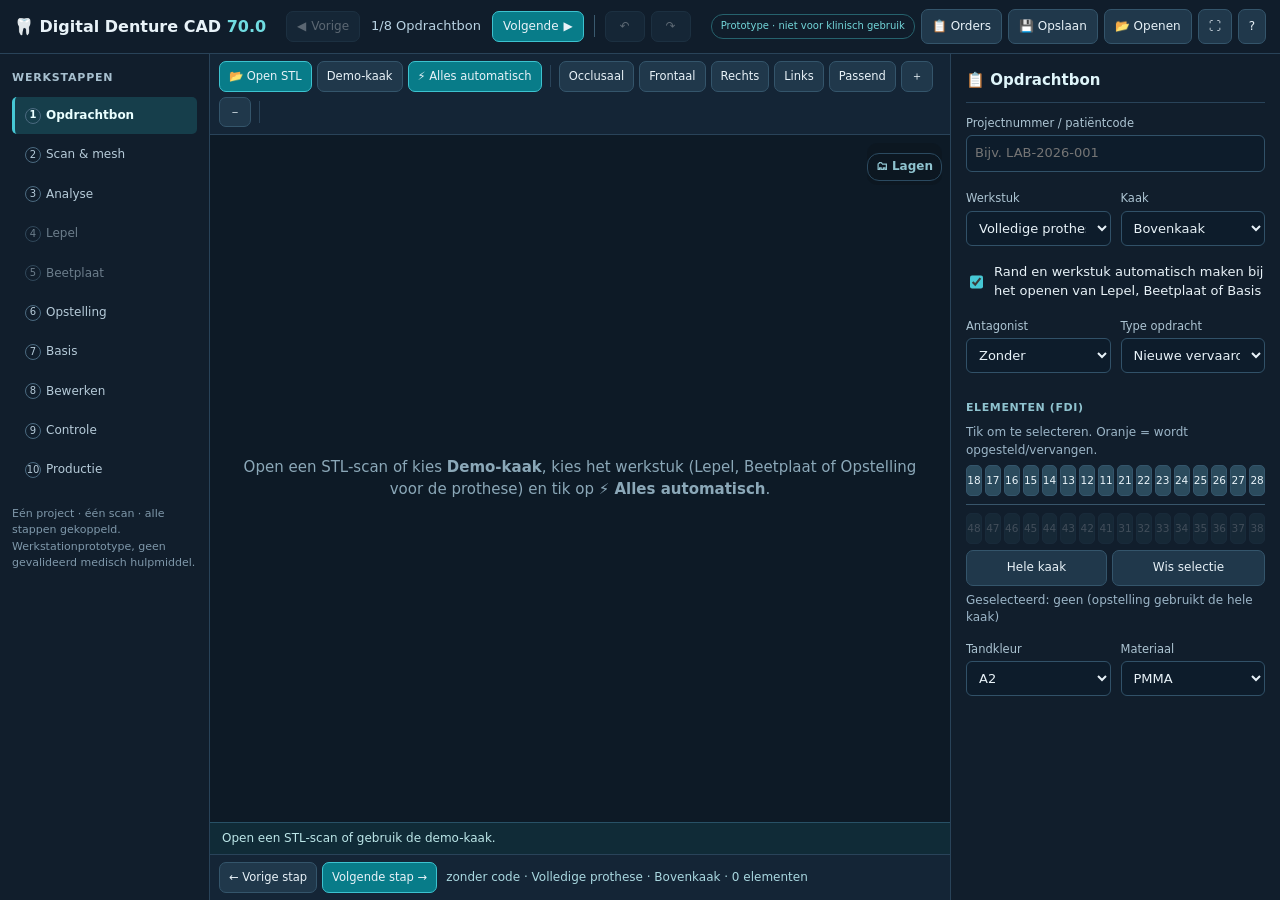
==== index.html @ 84b11d87 "v70: lepel op een betande scan, nauwkeuriger afdrukruimte, schoon weefselblok - Lepel → Rand (automa" ====
<!doctype html>
<html lang="nl">
<head>
<meta charset="utf-8">
<meta name="viewport" content="width=device-width,initial-scale=1,viewport-fit=cover">
<title>Digital Denture CAD 70.0</title>
<link rel="icon" href="data:image/svg+xml,%3Csvg xmlns=%22http://www.w3.org/2000/svg%22 viewBox=%220 0 100 100%22%3E%3Ctext y=%22.9em%22 font-size=%2290%22%3E🦷%3C/text%3E%3C/svg%3E">
<link rel="stylesheet" href="css/app.css">
<script>
// Opstartcontrole: toont een duidelijke melding in plaats van een stil, niet-werkend scherm.
(function () {
  function bar(html) { var d = document.getElementById('bootError') || document.createElement('div'); d.id = 'bootError'; d.innerHTML = html; if (!d.parentNode) document.body.prepend(d); }
  if (location.protocol === 'file:') { addEventListener('DOMContentLoaded', function () { bar('<b>Het programma kan zo niet starten.</b> Je hebt <code>index.html</code> direct geopend. Browsers laden de modules dan niet. Open de online versie (GitHub Pages) of start een lokale webserver (zie README).'); }); return; }
  var shown = 0;
  function show(msg) { if (shown++ > 2) return; bar('<b>Er ging iets mis:</b> ' + String(msg).replace(/[<>&]/g, '') + '<br>Ververs de pagina met <b>Ctrl + F5</b> (Mac: Cmd + Shift + R). Blijft het, stuur dan deze melding.'); }
  addEventListener('error', function (e) { if (e.message) show(e.message + (e.filename ? ' (' + e.filename.split('/').pop() + ':' + e.lineno + ')' : '')); else if (e.target && e.target.src) show('bestand niet geladen: ' + e.target.src.split('/').pop()); }, true);
  addEventListener('unhandledrejection', function (e) { var r = e.reason; if (r && r.code !== 'PASSWORD') show(r && r.message || r); });
  setTimeout(function () { if (!window.ddcad) show('het programma is na 15 seconden nog niet gestart (oude bestanden in de cache of geen verbinding).'); }, 15000);
})();
</script>
<script type="importmap">{ "imports": { "three": "./vendor/three.module.js?v=70.0", "./js/aes.js": "./js/aes.js?v=70.0", "./js/analysis.js": "./js/analysis.js?v=70.0", "./js/anatomy.js": "./js/anatomy.js?v=70.0", "./js/arrange.js": "./js/arrange.js?v=70.0", "./js/articulator.js": "./js/articulator.js?v=70.0", "./js/bvh.js": "./js/bvh.js?v=70.0", "./js/construct.js": "./js/construct.js?v=70.0", "./js/contacts.js": "./js/contacts.js?v=70.0", "./js/contour-edit.js": "./js/contour-edit.js?v=70.0", "./js/contour.js": "./js/contour.js?v=70.0", "./js/crowns.js": "./js/crowns.js?v=70.0", "./js/csg.js": "./js/csg.js?v=70.0", "./js/decimate.js": "./js/decimate.js?v=70.0", "./js/demo-dentate.js": "./js/demo-dentate.js?v=70.0", "./js/demo.js": "./js/demo.js?v=70.0", "./js/grind.js": "./js/grind.js?v=70.0", "./js/handoff.js": "./js/handoff.js?v=70.0", "./js/intaglio.js": "./js/intaglio.js?v=70.0", "./js/isosheet.js": "./js/isosheet.js?v=70.0", "./js/library.js": "./js/library.js?v=70.0", "./js/main.js": "./js/main.js?v=70.0", "./js/mesh.js": "./js/mesh.js?v=70.0", "./js/meshcheck.js": "./js/meshcheck.js?v=70.0", "./js/off.js": "./js/off.js?v=70.0", "./js/offset.js": "./js/offset.js?v=70.0", "./js/orders-ui.js": "./js/orders-ui.js?v=70.0", "./js/orders.js": "./js/orders.js?v=70.0", "./js/prep.js": "./js/prep.js?v=70.0", "./js/scan-edit.js": "./js/scan-edit.js?v=70.0", "./js/sculpt.js": "./js/sculpt.js?v=70.0", "./js/setup-tools.js": "./js/setup-tools.js?v=70.0", "./js/setup.js": "./js/setup.js?v=70.0", "./js/shell.js": "./js/shell.js?v=70.0", "./js/steps/contour-tools.js": "./js/steps/contour-tools.js?v=70.0", "./js/steps/scan-tools.js": "./js/steps/scan-tools.js?v=70.0", "./js/stl.js": "./js/stl.js?v=70.0", "./js/teeth.js": "./js/teeth.js?v=70.0", "./js/trim.js": "./js/trim.js?v=70.0", "./js/unzip.js": "./js/unzip.js?v=70.0", "./js/version.js": "./js/version.js?v=70.0", "./js/viewer.js": "./js/viewer.js?v=70.0", "./js/wax.js": "./js/wax.js?v=70.0", "./js/zip.js": "./js/zip.js?v=70.0", "./vendor/Line2.js": "./vendor/Line2.js?v=70.0", "./vendor/LineGeometry.js": "./vendor/LineGeometry.js?v=70.0", "./vendor/LineMaterial.js": "./vendor/LineMaterial.js?v=70.0", "./vendor/LineSegments2.js": "./vendor/LineSegments2.js?v=70.0", "./vendor/LineSegmentsGeometry.js": "./vendor/LineSegmentsGeometry.js?v=70.0", "./vendor/OrbitControls.js": "./vendor/OrbitControls.js?v=70.0", "./vendor/TransformControls.js": "./vendor/TransformControls.js?v=70.0", "./vendor/manifold.js": "./vendor/manifold.js?v=70.0", "./vendor/three-mesh-bvh.module.js": "./vendor/three-mesh-bvh.module.js?v=70.0", "./vendor/three.core.js": "./vendor/three.core.js?v=70.0", "./vendor/three.module.js": "./vendor/three.module.js?v=70.0" } }</script>
</head>
<body>
<header>
  <div class="brand">🦷 Digital Denture CAD <span>70.0</span></div>
  <nav class="stepnav" aria-label="Stappen">
    <button id="hdrPrev" title="Vorige stap">◀<span class="lbl"> Vorige</span></button>
    <span id="hdrStep" class="hdrstep"></span>
    <button id="hdrNext" class="primary" title="Volgende stap"><span class="lbl">Volgende </span>▶</button>
    <span class="sep"></span>
    <button id="hdrUndo" title="Ongedaan maken in deze stap (Ctrl+Z)">↶</button>
    <button id="hdrRedo" title="Opnieuw in deze stap (Ctrl+Y)">↷</button>
  </nav>
  <div class="header-actions">
    <span class="badge">Prototype · niet voor klinisch gebruik</span>
    <a class="btn" href="orders.html" title="3Shape-export inlezen en controleren">📋 Orders</a>
    <button id="saveProject" title="Project opslaan (Ctrl+S)">💾 Opslaan</button>
    <label class="btn" title="Project openen">📂 Openen<input id="openProject" type="file" accept=".json,.ddcad" hidden></label>
    <button id="focusBtn" title="Werkruimte vergroten (F)">⛶</button>
    <button id="helpBtn" title="Hulp en sneltoetsen (?)">?</button>
  </div>
</header>
<nav id="mobileSteps" aria-label="Werkstappen"></nav>
<main>
  <aside id="left" aria-label="Werkstappen">
    <h2>Werkstappen</h2>
    <ol id="steps"></ol>
    <p class="fineprint">Eén project · één scan · alle stappen gekoppeld. Werkstationprototype, geen gevalideerd medisch hulpmiddel.</p>
  </aside>

  <section class="workspace">
    <div class="toolbar" role="toolbar" aria-label="Weergave">
      <label class="btn primary">📂 Open STL<input id="fileScan" type="file" accept=".stl" hidden></label>
      <button id="demoBtn" title="Laad een anatomische demo-kaak (boven- of onderkaak volgens de opdrachtbon)">Demo-kaak</button>
      <button id="autoAll" class="primary" title="Referentiepunten, analyse, omtrek en werkstuk in één keer, volgens de opdrachtbon">⚡ Alles automatisch</button>
      <span class="sep"></span>
      <button data-view="occlusal" title="Occlusaal aanzicht (1)">Occlusaal</button>
      <button data-view="front" title="Frontaal aanzicht (2)">Frontaal</button>
      <button data-view="right" title="Rechts (3)">Rechts</button>
      <button data-view="left" title="Links (4)">Links</button>
      <button id="fitBtn" title="Pas beeld aan (0)">Passend</button>
      <button id="zoomIn" aria-label="Inzoomen">＋</button>
      <button id="zoomOut" aria-label="Uitzoomen">－</button>
      <span class="sep"></span>
    </div>

    <div id="contourBar" class="toolbar sub hide" role="toolbar" aria-label="Plaatomtrek">
      <button id="contourAuto" title="Omtrek automatisch volgens de anatomie (plooi, frenula, A-lijn / retromolaire pad)">🧭 Automatisch</button>
      <button id="contourToggle" aria-pressed="false" title="Tekenen met vinger of muis: hele omtrek in één beweging, of begin op de lijn om een stuk over te tekenen">✏️ Teken</button>
      <button id="contourSmooth" disabled title="Strijkt de hele omtrek iets gladder (nog eens tikken = gladder)">〰 Glad</button>
      <button id="contourUndo" disabled>↶ Terug</button>
      <button id="contourRedo" disabled>↷ Vooruit</button>
      <button id="contourClear" disabled>Wis omtrek</button>
      <button id="contourCrop" disabled>↓ Uitgesneden scan</button>
      <label class="inline-field" title="Bij slepen gaat de lijn binnen deze afstand vloeiend mee (0 = alleen de plek onder je vinger)">Meeneemzone <input id="contourSoft" type="number" class="tiny" min="0" max="10" step="0.5" value="3" data-persist> mm</label>
      <span id="contourStatus" class="hint" role="status"></span>
    </div>

    <div id="viewport">
      <details class="layers-panel" id="layersPanel">
        <summary>🗂 Lagen</summary>
        <div class="layer-row"><label><input type="checkbox" id="layerScan" checked> Scan</label><input type="range" id="opScan" min="0" max="100" value="100" aria-label="Doorzichtigheid scan"></div>
        <div class="layer-row"><label title="Met een werkstuk: het deel van de scan buiten de plaatrand doorschijnend (0 = scan precies op de plaatrand afgeknipt, 100 = originele scan)"><input type="checkbox" id="layerOutside" checked> Scan buiten de rand</label><input type="range" id="opOutside" min="0" max="100" value="20" aria-label="Doorzichtigheid scan buiten de plaatrand"></div>
        <div class="layer-row"><label><input type="checkbox" id="layerWax" checked> Was</label><input type="range" id="opWax" min="0" max="100" value="85" aria-label="Doorzichtigheid was"></div>
        <div class="layer-row"><label><input type="checkbox" id="layerPlates" checked> Design</label><input type="range" id="opPlates" min="0" max="100" value="100" aria-label="Doorzichtigheid design"></div>
        <div class="layer-row"><label><input type="checkbox" id="layerTeeth" checked> Tanden</label><input type="range" id="opTeeth" min="0" max="100" value="100" aria-label="Doorzichtigheid tanden"></div>
        <div class="layer-row"><label><input type="checkbox" id="layerAntagonist" checked> Antagonist</label><input type="range" id="opAntagonist" min="0" max="100" value="60" aria-label="Doorzichtigheid antagonist"></div>
      </details>

      <div id="modeChip" class="hide"><span id="modeText"></span><button id="modeExit" title="Terug naar draaien (Esc)">✕</button></div>
      <div id="emptyHint"><span>Open een STL-scan of kies <b>Demo-kaak</b>, kies het werkstuk (Lepel, Beetplaat of Opstelling voor de prothese) en tik op <b>⚡ Alles automatisch</b>.</span></div>
      <div id="busy" class="hide"><div class="spinner"></div><span id="busyText">Bezig…</span></div>
    </div>
    <div id="status" role="status" aria-live="polite">Open een STL-scan of gebruik de demo-kaak.</div>
    <div class="toolbar foot">
      <button id="prevStep">← Vorige stap</button>
      <button id="nextStep" class="primary">Volgende stap →</button>
      <span id="summary" class="hint"></span>
    </div>
  </section>

  <aside id="right" aria-label="Instellingen">
    <!-- 1. Opdrachtbon -->
    <section class="panel" data-panel="opdracht">
      <h3>📋 Opdrachtbon</h3>
      <div class="field"><label for="caseName">Projectnummer / patiëntcode</label><input id="caseName" placeholder="Bijv. LAB-2026-001" data-persist></div>
      <div class="grid2">
        <div class="field"><label for="work">Werkstuk</label><select id="work" data-persist><option value="lepel">Individuele lepel</option><option value="beetplaat">Beetplaat</option><option value="prothese" selected>Volledige prothese</option><option value="partieel">Partiële prothese</option></select></div>
        <div class="field"><label for="jaw">Kaak</label><select id="jaw" data-persist><option value="boven">Bovenkaak</option><option value="onder">Onderkaak</option></select></div>
      </div>
      <label class="check"><input type="checkbox" id="autoOnStep" checked data-persist> Rand en werkstuk automatisch maken bij het openen van Lepel, Beetplaat of Basis</label>
      <div class="grid2">
        <div class="field"><label for="ant">Antagonist</label><select id="ant" data-persist><option value="geen">Zonder</option><option value="aanwezig">Met antagonist</option></select></div>
        <div class="field"><label for="orderType">Type opdracht</label><select id="orderType" data-persist><option>Nieuwe vervaardiging</option><option>Vervanging elementen</option><option>Reparatie / uitbreiding</option><option>Duplicaatprothese</option></select></div>
      </div>
      <h4>Elementen (FDI)</h4>
      <p class="sub">Tik om te selecteren. Oranje = wordt opgesteld/vervangen.</p>
      <div id="toothmap"></div>
      <div class="actions"><button id="selectJaw">Hele kaak</button><button id="clearTeeth">Wis selectie</button></div>
      <p id="selection" class="sub"></p>
      <div class="grid2">
        <div class="field"><label for="shade">Tandkleur</label><select id="shade" data-persist><option>A1</option><option selected>A2</option><option>A3</option><option>A3.5</option><option>B1</option><option>B2</option><option>C2</option><option>D2</option></select></div>
        <div class="field"><label for="toothMaterial">Materiaal</label><select id="toothMaterial" data-persist><option>PMMA</option><option>Composiet</option><option>Voorgefabriceerd</option></select></div>
      </div>
    </section>

    <!-- 2. Scan & mesh -->
    <section class="panel" data-panel="scan">
      <h3>📐 Scan &amp; mesh</h3>
      <div id="scanInfo" class="note">Nog geen scan geladen.</div>
      <h4>🔻 Vereenvoudigen (grote scans)</h4>
      <p class="sub">Haalt overbodige punten weg op vlakke plekken, zodat lepel en beetplaat ook op een zware scan lukken. Alleen originele scanpunten blijven over, de rand blijft exact en elk weggehaald punt ligt aantoonbaar binnen de ingestelde afwijking.</p>
      <div class="grid2">
        <div class="field"><label for="simpTol">Max. afwijking (mm)</label><input id="simpTol" type="number" min="0.002" max="0.05" step="0.002" value="0.01" data-persist></div>
        <div class="field"><label for="simpTarget">Streefaantal facetten</label><input id="simpTarget" type="number" min="20000" max="2000000" step="10000" value="300000" data-persist></div>
      </div>
      <label class="check"><input type="checkbox" id="simpAuto" checked data-persist> Scans boven 400.000 facetten automatisch vereenvoudigen bij openen</label>
      <button id="simpRun">🔻 Vereenvoudig scan</button>
      <div id="simpReport" class="note"></div>
<h4>✂️ Scan bewerken</h4>
      <div class="seg" role="group" aria-label="Scangereedschap"><button data-scantool="lasso" aria-pressed="false">✂️ Lasso</button><button data-scantool="erase" aria-pressed="false">🧽 Gum</button><button data-scantool="smooth" aria-pressed="false">🪄 Gladmaken</button></div>
      <div class="grid2">
        <div class="field"><label for="scanLassoMode">Lasso</label><select id="scanLassoMode" data-persist><option value="cut">Weg: binnen de lijn</option><option value="keep">Houd alleen binnen de lijn</option></select></div>
        <div class="field"><label for="scanBrush">Penseel (mm)</label><input id="scanBrush" type="range" min="0.5" max="8" step="0.5" value="2.5" data-persist></div>
        <div class="field"><label for="scanSmooth">Gladmaken (sterkte)</label><input id="scanSmooth" type="range" min="1" max="12" step="1" value="4" data-persist></div>
      </div>
      <label class="check"><input type="checkbox" id="scanFront" checked data-persist> Lasso alleen op de zichtbare kant (uit = door en door)</label>
      <div class="field"><label for="scanCut">Sokkel afsnijden op <span id="scanCutVal" class="mono">12,0 mm</span> onder de kam</label><input id="scanCut" type="range" min="2" max="30" step="0.5" value="12" data-persist></div>
      <div class="actions"><button id="scanCutShow">Vlak tonen</button><button id="scanCutBtn" class="primary">Afsnijden</button><button id="scanIslands">Losse delen weg</button><button id="scanHoles">Gaten dichten</button></div>
      <p class="sub">Alles is terug te draaien met ↶ Terug (onderaan dit paneel). Lepel, beetplaat en basis worden na een bewerking automatisch opnieuw gemaakt; de opstelling blijft staan.</p>
            <h4>🧹 Scan voorbereiden</h4>
      <p class="sub">Analyseert en repareert de scan (losse delen, spikes, dubbele/kapotte facetten, kleine gaten), snijdt hem bij tot het prothesegebied plus marge (sokkel, wang, tong en artefacten eruit) en vult een niet-gescande plooi aan. Scanpunten worden nooit verschoven.</p>
      <div class="grid2">
        <div class="field"><label for="prepMargin">Marge buiten de plooi (mm)</label><input id="prepMargin" type="number" min="1" max="15" step="0.5" value="4" data-persist></div>
        <div class="field"><label for="prepExtend">Aanvullen tot (mm)</label><input id="prepExtend" type="number" min="0" max="15" step="0.5" value="8" data-persist></div>
      </div>
      <label class="check"><input type="checkbox" id="prepTrim" checked data-persist> Automatisch bijsnijden</label>
      <label class="check"><input type="checkbox" id="prepComplete" checked data-persist> Ontbrekende plooi aanvullen (ontworpen deel paars)</label>
      <button id="prepRun" class="primary wide">🧹 Scan voorbereiden</button>
      <div id="prepReport" class="note"></div>
      <h4>Kwaliteit en reparatie (handmatig)</h4>
      <div class="actions"><button id="meshQA">🔎 Analyseer</button><button id="meshRepair" class="primary">🛠 Repareer</button></div>
      <label class="check"><input type="checkbox" id="repairFill" checked data-persist> Gaten dichten (buitenrand open laten)</label>
      <div id="meshReport" class="note mono"></div>
      <h4>Bestaand product als basis</h4>
      <p class="sub">Gesloten lepel, beetplaat of beetwal (bijv. een 3Shape-export)? Haal de weefselzijde eruit en gebruik die als scan voor een nieuwe lepel of beetplaat.</p>
      <div class="field"><label for="intaglioSide">Weefselzijde ligt</label><select id="intaglioSide" data-persist><option value="-1">onder (−Z) · 3Shape-export, occlusaal boven</option><option value="1">boven (+Z)</option></select></div>
      <button id="intaglioBtn">🦷 Weefselzijde uit product halen</button>
      <div id="intaglioInfo" class="sub"></div>
      <h4>Transformeren</h4>
      <div class="field"><label>Verplaatsen X / Y / Z (mm)</label><div class="row3"><input id="moveX" type="number" step="0.5" value="0"><input id="moveY" type="number" step="0.5" value="0"><input id="moveZ" type="number" step="0.5" value="0"></div></div>
      <button id="meshMove">↔ Verplaats</button>
      <div class="field"><label>Roteren om as (graden)</label><div class="row2"><select id="rotateAxis"><option value="0">X-as</option><option value="1">Y-as</option><option value="2" selected>Z-as</option></select><input id="rotateDegrees" type="number" step="5" value="90"></div></div>
      <button id="meshRotate">⟳ Roteer</button>
      <div class="grid2">
        <div class="field"><label for="meshScale">Schaalfactor</label><input id="meshScale" type="number" min="0.01" max="100" step="0.01" value="1"></div>
        <div class="field"><label for="meshAxis">Spiegelas</label><select id="meshAxis"><option value="0">X</option><option value="1">Y</option><option value="2">Z</option></select></div>
      </div>
      <div class="actions"><button id="meshScaleBtn">Schaal</button><button id="meshMirror">Spiegel</button><button id="meshFlip">Normalen om</button><button id="meshCenter">Centreer</button></div>
      <div class="actions"><button id="meshUndo">↶ Terug</button><button id="meshRedo">↷ Vooruit</button><button id="meshExport">↓ Scan als STL</button></div>
      <h4>Antagonist</h4>
      <div class="actions"><label class="btn">📂 Antagonist-STL<input id="fileAntagonist" type="file" accept=".stl" hidden></label><button id="antDemo">Demo-antagonist</button><button id="antRemove">Verwijder</button></div>
      <div id="antInfo" class="sub">Geen antagonist geladen.</div>
      <p class="note">Bewerkingen werken op de resolutie van de geladen scan. Alleen boven 400.000 facetten wordt de scan vereenvoudigd (instelbaar hierboven, standaard max. 0,01 mm afwijking); ↶ Terug zet de originele scan terug.</p>
    </section>

    <!-- 3. Analyse -->
    <section class="panel" data-panel="analyse">
      <h3>🔍 Analyse</h3>
      <h4>Occlusale richting</h4>
      <div class="actions"><button id="axisAuto">Automatisch</button><button id="axisView">= kijkrichting</button><button id="axisFlip">Omkeren</button></div>
      <div id="axisInfo" class="sub"></div>
      <h4>Kamlijn-referentiepunten</h4>
      <p class="sub">Rechts distaal, midden (incisief) en links distaal op de kam. Bepalen de tandboog, beetwal en het handvat.</p>
      <div class="actions"><button id="lmAuto" class="primary">Automatisch</button><button data-landmark="R" class="lm r">● Rechts</button><button data-landmark="M" class="lm m">● Midden</button><button data-landmark="L" class="lm l">● Links</button><button id="lmClear">Wis</button></div>
      <div id="lmInfo" class="sub"></div>
      <h4>🧭 Anatomie &amp; weefsel</h4>
      <p class="sub">Zoekt de plooi (vestibulum), frenula, A-lijn/hamulus of retromolaire pad en deelt het weefsel in volgens de prothetiekliteratuur.</p>
      <div class="actions"><button id="anaRun" class="primary">🧭 Analyseer kaak</button><label class="check inline"><input type="checkbox" id="anaShow" checked> Toon weefselkaart</label></div>
      <div id="anaLegend" class="legend hide"><span class="z1">drukdragend</span><span class="z2">secundair</span><span class="z3">ontlasten</span><span class="z4">afsluiting</span><span class="z5">plooi/rand</span></div>
      <div id="anaInfo" class="note-inline"></div>
      <details id="anaIdealBox" class="hide"><summary>Scan aanpassen richting ideaal</summary>
        <label class="check"><input type="checkbox" id="anaSmooth" checked data-persist> Gladmaken (scanruis en kleine putjes)</label>
        <label class="check"><input type="checkbox" id="anaRelief" checked data-persist> Ontlasten: papil <input id="anaReliefPap" type="number" class="tiny" min="0" max="2" step="0.1" value="1.0" data-persist> mm, raphe/torus/scherpe richels <input id="anaReliefOther" type="number" class="tiny" min="0" max="2" step="0.1" value="0.5" data-persist> mm</label>
        <label class="check"><input type="checkbox" id="anaPostDam" data-persist> Post-dam (alleen bovenkaak, beetplaat/basis) <input id="anaPostDamMm" type="number" class="tiny" min="0" max="1.5" step="0.1" value="0.8" data-persist> mm</label>
        <button id="anaIdeal">✨ Pas scan aan</button>
        <p class="sub">Ontlasten verschuift het scanoppervlak naar de plaat toe (ruimte in de plaat); post-dam drukt een smalle band iets in (afsluitrand). ↶ Terug bij Scan &amp; mesh zet de originele scan terug.</p>
      </details>
      <h4>Ondersnijdingen en was</h4>
      <div class="actions"><button id="undercutRun">Toon ondersnijdingen</button><button id="undercutClear">Verberg</button></div>
      <div id="undercutInfo" class="sub">Rood = niet bereikbaar langs de insteekas (occlusale richting).</div>
      <div class="field"><label for="waxAngle">Uitblokhoek (°)</label><input id="waxAngle" type="number" min="0.5" max="15" step="0.5" value="2" data-persist></div>
      <div class="actions"><button id="waxRun" class="primary">🕯 Ondersnijdingen opvullen met was</button><button id="waxClear">Wis was</button></div>
      <div class="actions"><button id="waxEdit" aria-pressed="false">✋ Was bewerken</button><button data-wax="add" class="wtool" aria-pressed="true">Toevoegen</button><button data-wax="remove" class="wtool">Wegnemen</button><button data-wax="smooth" class="wtool">Gladmaken</button></div>
      <div class="grid2">
        <div class="field"><label for="waxRadius">Penseel (mm)</label><input id="waxRadius" type="range" min="0.5" max="8" step="0.5" value="2.5" data-persist></div>
        <div class="field"><label for="waxStrength">Sterkte</label><input id="waxStrength" type="range" min="0.02" max="1" step="0.02" value="0.15" data-persist></div>
      </div>
      <div class="actions"><button id="waxUndo">↶ Terug</button><button id="waxRedo">↷ Vooruit</button></div>
      <div id="waxInfo" class="sub">De was ligt boven de scan (oranje); de plaat wordt op scan + was gebouwd. Waar geen was ligt, is het pasvlak exact de scan.</div>
      <h4>Markeringen in 3D</h4>
      <div class="actions"><button data-mark="boundary" class="mk b">Randlijn</button><button data-mark="bar" class="mk s">Steg</button><button data-mark="reference" class="mk p">Referentiepunt</button></div>
      <div class="actions"><button id="markUndo">↶ Terug</button><button id="markRedo">↷ Vooruit</button><button id="markClear">Wis alles</button></div>
      <div id="markInfo" class="sub">Markeringen liggen op het scanoppervlak en draaien mee.</div>
      <label class="check"><input id="undercutsReviewed" type="checkbox" data-persist> Ondersnijdingen beoordeeld</label>
      <label class="check"><input id="landmarksReviewed" type="checkbox" data-persist> Anatomische referenties beoordeeld</label>
    </section>

    <!-- 4. Lepel -->
    <section class="panel" data-panel="lepel">
      <h3>🥄 Individuele lepel</h3>
      <p class="sub">Omtrek: 🧭 Automatisch, of ✏️ Teken op de scan (werkbalk boven het beeld). Sleep de lijn om hem bij te stellen.</p>
      <div class="grid2">
        <div class="field"><label for="lepelGap">Ruimte afdrukmateriaal (mm)</label><input id="lepelGap" type="number" min="0" max="6" step=".25" value="2" data-persist></div>
        <div class="field"><label for="lepelWall">Lepeldikte (mm)</label><input id="lepelWall" type="number" min="1.5" max="6" step=".1" value="2.5" data-persist></div>
      </div>
      <div class="grid2">
        <div class="field"><label for="lepelEdge">Rand</label><select id="lepelEdge" data-persist><option value="auto" selected>Automatisch</option><option value="edge">Langs de scanrand</option><option value="anatomy">Volgens de anatomie</option></select></div>
        <div class="field"><label for="lepelEdgeInset">Afstand tot scanrand (mm)</label><input id="lepelEdgeInset" type="number" min="0" max="10" step=".25" value="0" data-persist></div>
      </div>
      <p class="sub">Automatisch: houdt de scan op vóór de plooi (intraorale scan met tanden, strak bijgesneden model), dan loopt de lepel tot de scanrand. Anders 2 mm korter dan de plooi volgens de anatomie.</p>
      <label class="check"><input type="checkbox" id="lepelHandle" checked data-persist> Handvat (vereist referentiepunten)</label>
      <div class="grid2">
        <div class="field"><label for="handleHeight">Handvathoogte (mm)</label><input id="handleHeight" type="number" min="6" max="25" step="1" value="14" data-persist></div>
        <div class="field"><label for="handleWidth">Handvatbreedte (mm)</label><input id="handleWidth" type="number" min="6" max="25" step="1" value="14" data-persist></div>
      </div>
      <label class="check"><input type="checkbox" id="lepelStops" checked data-persist> Weefselstops op referentiepunten</label>
      <label class="check"><input type="checkbox" id="lepelPerforated" data-persist> Geperforeerd (Ø 2 mm, raster 6 mm)</label>
      <label class="check"><input type="checkbox" id="lepelReverse" data-persist> Opbouwrichting omkeren</label>
      <button id="lepelBuild" class="primary wide">Genereer lepel</button>
      <div id="lepelResult" class="result"></div>
    </section>

    <!-- 5. Beetplaat -->
    <section class="panel" data-panel="beetplaat">
      <h3>📏 Beetplaat</h3>
      <div class="grid2">
        <div class="field"><label for="beetWall">Basisdikte (mm)</label><input id="beetWall" type="number" min="1.5" max="6" step=".1" value="2" data-persist></div>
        <div class="field"><label for="beetGap">Afstand tot scan (mm)</label><input id="beetGap" type="number" min="0" max="3" step=".05" value="0" data-persist></div>
      </div>
      <div class="grid2">
        <div class="field"><label for="beetEdge">Rand</label><select id="beetEdge" data-persist><option value="auto" selected>Automatisch</option><option value="edge">Langs de scanrand</option><option value="anatomy">Volgens de anatomie</option></select></div>
        <div class="field"><label for="beetEdgeInset">Afstand tot scanrand (mm)</label><input id="beetEdgeInset" type="number" min="0" max="10" step=".25" value="0" data-persist></div>
      </div>
      <p class="sub">Automatisch: houdt de scan op vóór de plooi (intraorale scan, 3Shape-weefselzijde of strak bijgesneden model), dan loopt de beetplaat precies tot de scanrand: plaatrand = scanrand. Anders tot in de plooi volgens de anatomie.</p>
      <label class="check"><input type="checkbox" id="beetSeal" checked data-persist> Rand ligt op de scan (bij afstand &gt; 0 loopt de afstand aan de rand naar 0 mm)</label>
      <div class="field"><label for="beetSealWidth">Breedte van die randzone (mm)</label><input id="beetSealWidth" type="number" min=".5" max="6" step=".5" value="2" data-persist></div>
      <div class="field"><label for="biteFit">Aansluiting</label><select id="biteFit" data-persist><option value="exact">Exact op scan (was wordt meegenomen als die er is)</option><option value="block">Ondersnijdingen automatisch met was opvullen</option></select></div>
      <div class="field hide"><label for="biteDraft">Uitblokhoek</label><input id="biteDraft" type="number" value="2"></div>
      <label class="check"><input type="checkbox" id="rimOn" data-persist> Met beetwal (vereist referentiepunten)</label>
      <div id="rimFields">
      <div class="grid2">
        <div class="field"><label for="rimWidth">Walbreedte zijdelings (mm)</label><input id="rimWidth" type="number" min="4" max="14" step=".5" value="8" data-persist></div>
        <div class="field"><label for="rimFrontWidth">Walbreedte front (mm)</label><input id="rimFrontWidth" type="number" min="3" max="12" step=".5" value="5" data-persist></div>
      </div>
      <label class="check"><input type="checkbox" id="rimRule" checked data-persist> Volgens de regels: wal op de toekomstige tandpositie (kamlijn) en hoogte volgens de plooiregel (BK 22/18 mm, OK 18 mm / ⅔ pad)</label>
      <div class="field"><label for="rimHeight">Walhoogte boven kam (mm, zonder regels)</label><input id="rimHeight" type="number" min="4" max="22" step=".5" value="10" data-persist></div>
      </div>
      <label class="check"><input type="checkbox" id="beetHandle" data-persist> Handvat</label>
      <label class="check"><input type="checkbox" id="beetReverse" data-persist> Opbouwrichting omkeren</label>
      <button id="beetBuild" class="primary wide">Genereer beetplaat</button>
      <div id="beetResult" class="result"></div>
    </section>

    <!-- 6. Opstelling -->
    <section class="panel" data-panel="opstelling">
      <h3>🦷 Tandopstelling in 3D</h3>
      <p class="sub">Ingebouwde anatomische tanden of je eigen tandenbibliotheek (exocad-indeling). Elementen uit de opdrachtbon; zonder selectie de hele kaak.</p>
      <details class="libbox">
        <summary>📚 Tandenbibliotheek importeren</summary>
        <p class="sub">Kies de ZIP van de bibliotheek (ook een ZIP in een ZIP of met wachtwoord) of de uitgepakte map. Verwacht: <code>&lt;set&gt;/upperjaw/1.eoff … 8.eoff</code>, <code>lowerjaw/…</code> en <code>metadata/&lt;set&gt;/upperjaw.xml</code> (ideale opstelling). Alles blijft op dit apparaat; er gaat niets naar een server.</p>
        <div class="field"><label for="libPassword">Wachtwoord (alleen bij een versleutelde ZIP)</label><input id="libPassword" type="password" autocomplete="off" placeholder="leeg laten als er geen is"></div>
        <div class="actions"><label class="button primary">ZIP of bestanden kiezen<input id="libFile" type="file" accept=".zip,.eoff,.off,.xml,.stl" multiple hidden></label><label class="button">Map kiezen<input id="libFolder" type="file" webkitdirectory multiple hidden></label></div>
        <div id="libProgress" class="sub mono"></div>
        <div id="libList" class="liblist"></div>
      </details>
      <div class="field"><label for="concept">Opstelconcept</label><select id="concept" data-persist><option value="gysi">Gysi – bilateraal gebalanceerd</option><option value="gerber">Gerber – condyloform/lingualiseerd</option><option value="lingual">Lingualiseerde occlusie</option><option value="monoplane">Monoplane (vlakke knobbels)</option><option value="custom">Individueel</option></select></div>
      <div id="customConcept" class="grid2 hide">
        <div class="field"><label for="cSpee">Spee-curve (mm)</label><input id="cSpee" type="number" min="0" max="4" step=".25" value="1" data-persist></div>
        <div class="field"><label for="cWilson">Wilson-hoek (°)</label><input id="cWilson" type="number" min="0" max="20" step="1" value="5" data-persist></div>
        <div class="field"><label for="cLabial">Labiale inclinatie (°)</label><input id="cLabial" type="number" min="-5" max="25" step="1" value="8" data-persist></div>
        <div class="field"><label for="cCusp">Knobbelhoogte (0–1,2)</label><input id="cCusp" type="number" min="0" max="1.2" step=".05" value=".8" data-persist></div>
      </div>
      <div class="grid2">
        <div class="field"><label for="toothLib">Tandvormen</label><select id="toothLib" data-persist><option value="anatomic">Anatomisch (Wheeler's, 32 elementen)</option><option value="simple">Eenvoudig (snel)</option></select></div>
        <div class="field"><label for="setupMode">Opstellen</label><select id="setupMode" data-persist><option value="ideal">Automatisch ideaal (bibliotheekstanden of concept)</option><option value="concept">Automatisch volgens opstelconcept</option><option value="manual">Handmatig: zelf element voor element</option></select></div>
        <div class="field"><label for="anteriorShape">Fronttandvorm</label><select id="anteriorShape" data-persist><option value="oval">Ovaal</option><option value="square">Vierkant</option><option value="tapered">Driehoekig</option></select></div>
        <div class="field"><label for="archForm">Boogvorm</label><select id="archForm" data-persist><option value="crest">Kamlijn (gemeten) – aanbevolen</option><option value="oval">Ovaal</option><option value="square">Breed / U</option><option value="tapered">Smal / V</option></select></div>
      </div>
      <div class="grid2">
        <div class="field"><label for="toothScale">Tandmaat (%)</label><input id="toothScale" type="number" min="80" max="120" step="1" value="100" data-persist></div>
        <div class="field"><label for="planeMode">Hoogte occlusievlak</label><select id="planeMode" data-persist><option value="rule">Plooiregel (BK 22/18 mm, OK 18 mm / ⅔ pad)</option><option value="fixed">Vast: kam → occlusievlak</option></select></div>
      </div>
      <div class="grid2">
        <div class="field"><label for="occlHeight">Kam → occlusievlak (mm, bij 'vast')</label><input id="occlHeight" type="number" min="4" max="25" step=".5" value="10" data-persist></div>
        <div class="field"><label for="frontOffset">Front labiaal van de kam (mm)</label><input id="frontOffset" type="number" min="-2" max="10" step=".5" placeholder="auto (BK 4, OK 1)" data-persist></div>
      </div>
      <p class="sub">Met <b>Kamlijn</b> volgt de boog de gemeten kamtop: zijdelingse tanden met de centrale fissuur boven de kam (OK binnen de Pound-lijn), front labiaal van de kam.</p>
      <label class="check"><input type="checkbox" id="libAutoSize" checked data-persist> Bibliotheekmaat automatisch aan de kam aanpassen</label>
      <label class="check"><input type="checkbox" id="bothJaws" checked data-persist> Ook de tegenkaak opstellen (BK én OK, in occlusie)</label>
      <button id="teethBuild" class="primary wide">Stel tanden op</button>
      <div id="teethInfo" class="sub"></div>
      <h4>Selecteren en slepen</h4>
      <div class="seg" role="group" aria-label="Selectie"><button data-selmode="tooth" aria-pressed="true">Element</button><button data-selmode="group" aria-pressed="false">Groep</button><button data-selmode="jaw" aria-pressed="false">Kaak (blok)</button><button data-selmode="all" aria-pressed="false">BK + OK</button></div>
      <div id="selInfo" class="sub"></div>
      <div id="toothList" class="toothlist"></div>
      <div class="actions"><button id="repackToggle" aria-pressed="true" title="Bij slepen, morphen en plaatsen sluit de rij weer aan">⇔ Rij aansluiten</button><button id="dragImmediate" aria-pressed="false" title="Aan: direct slepen. Uit: vasthouden en slepen (aanraakscherm)">✋ Direct slepen</button><button id="pairMode" aria-pressed="false" title="Tik element A, dan B: A komt naast B">↔ Naast elkaar zetten</button><button id="packNow">Alles aansluiten</button></div>
      <p class="sub">Tik = selecteren · <b>vasthouden + slepen</b> = verplaatsen (de rij schuift mee) · met de muis direct slepen · buiten de elementen slepen = beeld draaien.</p>
      <details id="placeBox"><summary>Handmatig plaatsen</summary><p class="sub">Kies een element en tik op de kam (of tussen de elementen). Het volgende element wordt voorgesteld.</p><div id="placeList" class="placelist"></div></details>
      <h4>Morphen en draaien</h4>
      <div class="morph">
        <span>Grootte</span><button data-morph="all:0.98">−</button><button data-morph="all:1.02">+</button>
        <span>Breedte</span><button data-morph="w:0.98">−</button><button data-morph="w:1.02">+</button>
        <span>Hoogte</span><button data-morph="h:0.98">−</button><button data-morph="h:1.02">+</button>
        <span>Dikte</span><button data-morph="d:0.98">−</button><button data-morph="d:1.02">+</button>
      </div>
      <div class="morph">
        <span>Angulatie</span><button data-turn="tip:-1" title="Kroon 1° naar distaal">↶ 1°</button><button data-turn="tip:1" title="Kroon 1° naar mesiaal">↷ 1°</button>
        <span>Torque</span><button data-turn="torque:-1" title="Kroon 1° naar linguaal">↶ 1°</button><button data-turn="torque:1" title="Kroon 1° naar buccaal">↷ 1°</button>
        <span>Om de as</span><button data-turn="axis:-1">↶ 1°</button><button data-turn="axis:1">↷ 1°</button>
      </div>
      <div class="actions"><span class="sub">Met de vinger draaien:</span><button data-rotfinger="axis" aria-pressed="false">om de as</button><button data-rotfinger="tip" aria-pressed="false">angulatie</button><button data-rotfinger="torque" aria-pressed="false">torque</button><button id="morphReset">Maat 100 %</button></div>
      <div class="actions"><button id="gizmoMove" aria-pressed="false">✥ Verplaatsen</button><button id="gizmoRotate" aria-pressed="false">⟳ Roteren</button><button id="toothDeselect">Deselecteer</button></div>
      <div class="grid2"><div class="field"><label for="nudgeStep">Stap verplaatsen (mm)</label><input id="nudgeStep" type="number" min="0.05" max="2" step="0.05" value="0.25" data-persist></div></div>
      <div class="nudge" aria-label="Stapsgewijs verplaatsen">
        <button data-nudge="mesial">Mesiaal</button><button data-nudge="distal">Distaal</button><button data-nudge="buccal">Buccaal</button><button data-nudge="lingual">Linguaal</button><button data-nudge="up">Occlusaal</button><button data-nudge="down">Cervicaal</button>
      </div>
      <div class="actions"><button id="teethUndo">↶ Terug</button><button id="teethRedo">↷ Vooruit</button><button id="teethReset">Herstel opstelling</button></div>
      <h4>Occlusie en contact</h4>
      <div class="grid2"><div class="field"><label for="occlClearance">Contactspeling (mm)</label><input id="occlClearance" type="number" min="-0.2" max="1" step=".05" value="0" data-persist></div></div>
      <div class="actions"><button id="oppBuild">Tegenkaak (opnieuw) opstellen</button><button id="oppOcclude" class="primary">Tegenkaak in occlusie</button><button id="oppClear">Tegenkaak weg</button></div>
      <div class="actions"><button id="liveContacts" aria-pressed="true">🎨 Live contactkleuren</button><button id="autoOcclude">Werkkaak op antagonistscan</button><button id="contactMap">Contactkaart</button><button id="contactClear">Wis kaart</button></div>
      <div class="legend" aria-label="Kleurschaal contact"><span style="background:#b81a9e">penetratie</span><span style="background:#e61f29">&gt;0,05</span><span style="background:#ff731a">contact</span><span style="background:#ffd12e;color:#222">&lt;0,05</span><span style="background:#80cc4d;color:#222">&lt;0,15</span><span style="background:#479ee6">&lt;0,35 mm</span></div>
      <h4>Articulator</h4>
      <div class="seg" role="group" aria-label="Beweging"><button data-artic="protrusion" aria-pressed="true">Protrusie</button><button data-artic="right" aria-pressed="false">Latero rechts</button><button data-artic="left" aria-pressed="false">Latero links</button><button data-artic="open" aria-pressed="false">Openen</button></div>
      <div class="field"><label for="articAmount">Stand <span id="articLabel" class="mono">0,0 mm</span></label><input id="articAmount" type="range" min="0" max="100" value="0"></div>
      <div class="actions"><button id="articPlay" class="primary">▶ Afspelen</button><button id="articCentric">Centrisch</button><button id="articPaths">Bewegingscontacten</button></div>
      <div class="actions sub"><label class="check"><input type="checkbox" data-path="protrusion" checked> protrusie</label><label class="check"><input type="checkbox" data-path="right" checked> rechts</label><label class="check"><input type="checkbox" data-path="left" checked> links</label></div>
      <details><summary>Instellingen articulator</summary>
        <div class="grid2">
          <div class="field"><label for="articMax">Uitslag (mm)</label><input id="articMax" type="number" min="1" max="10" step="0.5" value="5" data-persist></div>
          <div class="field"><label for="artCondylar">Condylusbaan (°)</label><input id="artCondylar" type="number" min="0" max="60" step="1" value="30" data-persist></div>
          <div class="field"><label for="artBennett">Bennett-hoek (°)</label><input id="artBennett" type="number" min="0" max="30" step="1" value="15" data-persist></div>
          <div class="field"><label for="artShift">Directe zijverschuiving (mm)</label><input id="artShift" type="number" min="0" max="2" step="0.1" value="0.5" data-persist></div>
          <div class="field"><label for="artIncisal">Incisale geleiding (°)</label><input id="artIncisal" type="number" min="0" max="45" step="1" value="10" data-persist></div>
          <div class="field"><label for="artLateral">Hoektandgeleiding (°)</label><input id="artLateral" type="number" min="0" max="45" step="1" value="15" data-persist></div>
        </div>
        <p class="sub">Half-instelbaar: Bonwill-driehoek 105 mm, condylusafstand 110 mm, Balkwill-hoek 22°. De bovenkaak staat vast, de onderkaak beweegt.</p>
      </details>
      <h4>Inslijpen</h4>
      <div class="grid2">
        <div class="field"><label for="grindTarget">Slijpen in</label><select id="grindTarget" data-persist><option value="lower">Onderkaak (OK)</option><option value="upper">Bovenkaak (BK)</option><option value="both">Beide (helft-helft)</option></select></div>
        <div class="field"><label for="grindClearance">Rest-speling (mm)</label><input id="grindClearance" type="number" min="0" max="0.3" step="0.01" value="0" data-persist></div>
        <div class="field"><label for="grindMax">Max. wegnemen (mm)</label><input id="grindMax" type="number" min="0.1" max="3" step="0.1" value="1" data-persist></div>
      </div>
      <label class="check"><input type="checkbox" id="grindFront" data-persist> Front ook slijpen in de bewegingen (anders alleen zijdelingse delen)</label>
      <div class="actions"><button id="grindAuto" class="primary">Automatisch (centrisch)</button><button id="grindAutoMove">Automatisch + bewegingen</button><button id="grindUndo">↶ Slijpen terug</button></div>
      <div class="actions"><button id="grindManual" aria-pressed="false">🪨 Handmatig slijpen</button><select id="grindMode" aria-label="Slijpkop"><option value="grind">Wegnemen</option><option value="add">Opbouwen</option><option value="smooth">Gladmaken</option></select></div>
      <div class="grid2">
        <div class="field"><label for="grindRadius">Slijpkop (mm)</label><input id="grindRadius" type="range" min="0.4" max="3" step="0.1" value="1.2"></div>
        <div class="field"><label for="grindStrength">Sterkte</label><input id="grindStrength" type="range" min="1" max="15" step="1" value="4"></div>
      </div>
      <div id="occlInfo" class="note mono">Laad een antagonist in stap 2 voor occlusie en contactkaart.</div>
      <button id="exportSetup" class="wide">↓ Opstelplan (JSON)</button>
    </section>

    <!-- 7. Prothesebasis -->
    <section class="panel" data-panel="basis">
      <h3>🦷 Prothesebasis</h3>
      <div class="grid2">
        <div class="field"><label for="basisWall">Basisdikte (mm)</label><input id="basisWall" type="number" min="1.5" max="6" step=".1" value="2.2" data-persist></div>
        <div class="field"><label for="basisGap">Afstand tot scan (mm)</label><input id="basisGap" type="number" min="0" max="1" step=".05" value="0" data-persist></div>
      </div>
      <label class="check"><input type="checkbox" id="gingivaOn" checked data-persist> Gingivaband tot de halslijn (vereist opstelling)</label>
      <div class="grid2">
        <div class="field"><label for="gingivaWidth">Bandbreedte (mm)</label><input id="gingivaWidth" type="number" min="5" max="16" step=".5" value="10" data-persist></div>
        <div class="field"><label for="gingivaOver">Over de hals (mm)</label><input id="gingivaOver" type="number" min="0" max="3" step=".25" value="1" data-persist></div>
        <div class="field"><label for="gingivaJuga">Wortelreliëf (%)</label><input id="gingivaJuga" type="number" min="0" max="200" step="10" value="100" data-persist></div>
      </div>
      <div class="field"><label for="coupling">Verbinding tanden – basis</label><select id="coupling" data-persist><option value="monoblock">Monoblock (één geheel)</option><option value="socket">Uitsparingen (sockets) voor losse tanden</option></select></div>
      <div class="field"><label for="socketGap">Socketspeling (mm)</label><input id="socketGap" type="number" min="0" max="0.5" step=".02" value="0.08" data-persist></div>
      <label class="check"><input type="checkbox" id="basisReverse" data-persist> Opbouwrichting omkeren</label>
      <button id="basisBuild" class="primary wide">Genereer prothese</button>
      <div id="basisResult" class="result"></div>
      <label class="check"><input type="checkbox" id="splitReviewed" data-persist> Scheidingslijn tanden/gingiva beoordeeld</label>
    </section>

    <!-- 8. Controle -->
    <!-- Bewerken -->
    <section class="panel" data-panel="bewerken">
      <h3>✋ Vrij bewerken</h3>
      <p class="sub">Penselen zoals de wasmes-/freeform-tools in 3Shape en de penselen in Photoshop. Sleep over het werkstuk; buiten het werkstuk slepen draait het beeld. Twee vingers: zoomen.</p>
      <div class="field"><label for="sculptTarget">Werkstuk</label><select id="sculptTarget"></select></div>
      <label class="check"><input type="checkbox" id="sculptProtect" checked data-persist> Pasvlak (kant van de scan) beschermen</label>
      <button id="sculptStart" class="primary wide">✋ Start bewerken</button>
      <div id="sculptTools" class="hide">
        <h4>Gereedschap</h4>
        <div class="tool-grid" role="toolbar" aria-label="Penselen">
          <button data-tool="add" aria-pressed="true" title="Materiaal toevoegen (A) · Shift = wegnemen">➕ Toevoegen</button>
          <button data-tool="remove" title="Materiaal wegnemen (R) · Shift = toevoegen">➖ Wegnemen</button>
          <button data-tool="smooth" title="Gladmaken (S)">〰 Gladmaken</button>
          <button data-tool="flatten" title="Vlakmaken (V)">▭ Vlakmaken</button>
          <button data-tool="drag" title="Verschuiven / trekken (D)">✥ Verschuiven</button>
        </div>
        <div class="field"><label for="sculptRadius">Penseelgrootte <b id="sculptRadiusVal"></b> mm <span class="sub">([ en ])</span></label><input id="sculptRadius" type="range" min="0.5" max="15" step="0.5" value="4" data-persist></div>
        <div class="field"><label for="sculptStrength">Sterkte <b id="sculptStrengthVal"></b></label><input id="sculptStrength" type="range" min="1" max="100" step="1" value="30" data-persist></div>
        <label class="check"><input type="checkbox" id="sculptMirror" data-persist> Symmetrisch links/rechts (vereist referentiepunten)</label>
        <div class="actions"><button id="sculptUndo">↶ Terug</button><button id="sculptRedo">↷ Vooruit</button><button id="sculptThick">🌡 Dikte</button></div>
        <div id="thickLegend" class="legend hide"><span class="l-bad">&lt; <span id="thickMinVal"></span> mm</span><span class="l-warn">&lt; <span id="thickWarnVal"></span> mm</span><span class="l-ok">ok</span><span class="l-lock">pasvlak/rand</span></div>
        <div class="field"><label for="thickMin">Minimale dikte (mm)</label><input id="thickMin" type="number" min="0.5" max="5" step="0.1" value="1.5" data-persist></div>
        <div class="actions"><button id="sculptDone" class="primary">✓ Klaar</button><button id="sculptCancel">✕ Annuleren</button></div>
      </div>
      <div id="sculptInfo" class="sub"></div>
    </section>

    <section class="panel" data-panel="controle">
      <h3>✓ Controle</h3>
      <ul id="autoLog" class="checks"></ul>
      <button id="runChecks" class="wide">Controleer project</button>
      <ul id="checks" class="checks"></ul>
    </section>

    <!-- 9. Productie -->
    <section class="panel" data-panel="productie">
      <h3>📦 Productie &amp; export</h3>
      <div class="field"><label for="destination">Bestemming</label><select id="destination" data-persist><option value="printer">3D-printer</option><option value="milling">Freescentrum</option></select></div>
      <p class="sub">Kies de bestanden. Alleen werkstukken die je al hebt gegenereerd zijn beschikbaar.</p>
      <div id="outputs" class="outputs"></div>
      <label class="check"><input type="checkbox" id="includeProject" checked data-persist> Projectbestand en rapport toevoegen</label>
      <button id="shareFiles" class="primary wide">📤 Mailen of in Bestanden bewaren (losse STL's)</button>
      <button id="exportZip" class="wide">↓ Download productiepakket (ZIP)</button>
      <div id="previewInfo" class="note-inline"></div>
      <div id="exportResult" class="result"></div>
      <p class="sub"><b>Mailen of bewaren:</b> 📤 opent het deelmenu van je telefoon met de losse STL's als bijlage. Kies <b>Mail</b> (vul je eigen adres in; iPhone onthoudt het) of <b>Bewaar in Bestanden</b> en kies één vaste map, bijv. <i>Prothesen</i>. Op een computer worden de STL's los gedownload.</p>
      <p class="sub"><b>Waar komen downloads?</b> Alles blijft op dit apparaat; er wordt niets naar een server gestuurd. Downloads gaan naar <b>Downloads</b> (iPhone: app Bestanden → Downloads, Android: Mijn bestanden → Downloads, computer: map Downloads). Bewaar het hele project (met scan) via 💾 Opslaan.</p>
      <p class="note">Alle STL's zijn echte, gesloten meshes in millimeters. Controleer ze altijd in je slicer of CAM-software. Geen klinische validatie.</p>
    </section>
  </aside>
</main>

<dialog id="helpDialog">
  <h3>Hulp &amp; sneltoetsen</h3>
  <table class="keys">
    <tr><td>Draaien</td><td>Linkermuis of één vinger slepen</td></tr>
    <tr><td>Verschuiven</td><td>Rechtermuis of twee vingers slepen</td></tr>
    <tr><td>Zoomen</td><td>Scrollwiel of knijpen</td></tr>
    <tr><td>1 / 2 / 3 / 4 / 0</td><td>Occlusaal / frontaal / rechts / links / passend</td></tr>
    <tr><td>Esc</td><td>Terug naar draaien, tand deselecteren</td></tr>
    <tr><td>Ctrl/Cmd + Z / Y</td><td>Terug / vooruit in de actieve stap</td></tr>
    <tr><td>Ctrl/Cmd + S</td><td>Project opslaan</td></tr>
    <tr><td>F</td><td>Werkruimte vergroten</td></tr>
    <tr><td>G / R</td><td>Tand verplaatsen / roteren (stap Opstelling)</td></tr>
  </table>
  <h4>Omtrek (Lepel, Beetplaat, Basis)</h4>
  <table class="keys">
    <tr><td>Lijn verplaatsen</td><td>Pak de lijn op een willekeurige plek en sleep. Wat binnen de <b>meeneemzone</b> ligt gaat zacht mee (geel).</td></tr>
    <tr><td>✏️ Teken</td><td>Eén vinger of linkermuis tekent. Begin óp de lijn en eindig óp de lijn: dat stuk wordt vervangen. Een hele rondgang = nieuwe omtrek. Tikken = losse punten.</td></tr>
    <tr><td>Draaien bij tekenen</td><td>Twee vingers of rechtermuis; knijpen of scrollen zoomt naar de vingers/muis</td></tr>
    <tr><td>〰 Glad</td><td>Strijkt de hele omtrek gladder (vaker tikken = gladder)</td></tr>
    <tr><td>Esc</td><td>Lopende streek of sleepbeweging afbreken</td></tr>
  </table>
  <p class="sub">Op een aanraakscherm verschijnt boven je vinger een vergrootglas, zodat je ziet wat onder je vinger gebeurt.</p>
  <p class="sub">Werkwijze: opdrachtbon → scan laden en repareren → referentiepunten → lepel of beetplaat → tanden opstellen en in occlusie brengen → basis → controle → productiepakket.</p>
  <p class="sub">Dit is een ontwikkelversie. Geen klinisch gevalideerde CAD-software en geen medisch hulpmiddel.</p>
  <p class="sub">Vorige versie: <a href="legacy/v52.html" style="color:#7fd8e0">Digital Denture CAD 52.0</a></p>
  <form method="dialog"><button class="primary">Sluiten</button></form>
</dialog>

<div id="toast" role="alert" class="hide"></div>
<noscript><p style="padding:20px">Deze toepassing vereist JavaScript.</p></noscript>
<script type="module" src="js/main.js?v=70.0"></script>
</body>
</html>
---- css/app.css ----
:root {
  --bg: #0a111b; --surface: #111e2c; --surface2: #172839; --surface3: #1e3447; --line: #294359;
  --accent: #46c8d5; --accent-strong: #087c89; --ink: #e8f2f8; --muted: #9fb5c6; --warn: #f6c27a; --bad: #ff7b86; --good: #7fe0a0;
  --radius: 7px;
}
* { box-sizing: border-box; }
html, body { height: 100%; }
body { margin: 0; background: var(--bg); color: var(--ink); font: 13px/1.45 Inter, system-ui, -apple-system, "Segoe UI", sans-serif; overflow: hidden; }
button, input, select { font: inherit; color: inherit; }
button, .btn {
  display: inline-flex; align-items: center; justify-content: center; gap: 5px;
  background: #20384b; border: 1px solid #34556b; border-radius: var(--radius); padding: 8px 10px; cursor: pointer; font-size: 12px; white-space: nowrap; user-select: none;
}
button:hover:not(:disabled), .btn:hover { filter: brightness(1.15); }
button:disabled { opacity: .45; cursor: default; }
button.primary, .btn.primary, button[aria-pressed="true"], button.active { background: var(--accent-strong); border-color: #3dc3d0; }
button:focus-visible, .btn:focus-within, input:focus-visible, select:focus-visible { outline: 2px solid var(--accent); outline-offset: 1px; }
.hide { display: none !important; }

header { height: 54px; display: flex; align-items: center; justify-content: space-between; gap: 10px; padding: 0 14px; background: #101d2b; border-bottom: 1px solid var(--line); }
.brand { font-weight: 700; font-size: 16px; white-space: nowrap; }
.brand span { color: #70dce1; }
.header-actions { display: flex; gap: 6px; align-items: center; }
.badge { color: #72d5d9; font-size: 10px; border: 1px solid #26626d; border-radius: 12px; padding: 4px 9px; }

main { display: grid; grid-template-columns: 210px minmax(0, 1fr) 330px; height: calc(100dvh - 54px); }
aside { background: var(--surface); overflow-y: auto; padding: 14px 12px; }
#left { border-right: 1px solid var(--line); }
#right { border-left: 1px solid var(--line); padding: 16px 15px 40px; }
#left h2 { font-size: 11px; letter-spacing: .8px; text-transform: uppercase; color: #a7c0cf; margin: 2px 0 10px; }
#steps { list-style: none; margin: 0; padding: 0; }
.step { width: 100%; justify-content: flex-start; text-align: left; border: 0; border-left: 3px solid transparent; background: transparent; padding: 10px; margin: 1px 0; color: #b6cbd9; border-radius: 5px; }
.step:hover { background: #1d3547; }
.step.active { background: #163e4b; border-left-color: var(--accent); color: #eaffff; font-weight: 650; }
.step .dot { width: 16px; height: 16px; border-radius: 50%; border: 1px solid #4b6a80; display: inline-flex; align-items: center; justify-content: center; font-size: 10px; flex: none; }
.step.done .dot { background: #1f6b4a; border-color: #4fcf8a; color: #dfffe9; }
.fineprint { font-size: 11px; color: #7f98aa; margin-top: 16px; line-height: 1.5; }

.workspace { display: flex; flex-direction: column; min-width: 0; min-height: 0; background: #0c1723; }
.toolbar { display: flex; gap: 5px; flex-wrap: wrap; align-items: center; padding: 7px 9px; background: #142536; border-bottom: 1px solid var(--line); }
.toolbar.sub { background: #11303d; }
.toolbar.foot { border-bottom: 0; border-top: 1px solid var(--line); }
.toolbar button, .toolbar .btn { padding: 6px 9px; font-size: 11.5px; }
.sep { width: 1px; height: 22px; background: var(--line); margin: 0 3px; }
.layers { display: flex; gap: 4px; flex-wrap: wrap; }
.chip { display: inline-flex; gap: 4px; align-items: center; font-size: 11px; color: var(--muted); padding: 3px 7px; border: 1px solid #2b4a60; border-radius: 12px; cursor: pointer; }
.chip input { margin: 0; accent-color: var(--accent); }
.hint { color: #a9d8e0; font-size: 12px; padding: 0 4px; }
#contourStatus[data-error="true"] { color: var(--warn); }

#viewport { position: relative; flex: 1; min-height: 200px; background: radial-gradient(ellipse at center, #17283a, #08111c 75%); overflow: hidden; touch-action: none; }
#viewport canvas { display: block; position: absolute; inset: 0; outline: none; }
#viewport.drawing canvas { cursor: crosshair; }
#emptyHint { position: absolute; inset: 0; z-index: 2; display: flex; align-items: center; justify-content: center; color: #8ba8b8; font-size: 15px; pointer-events: none; text-align: center; padding: 20px; }
#modeChip { position: absolute; top: 10px; left: 50%; transform: translateX(-50%); z-index: 5; display: flex; align-items: center; gap: 8px; background: #0b3a45ee; border: 1px solid #3dc3d0; border-radius: 20px; padding: 5px 6px 5px 14px; font-size: 12px; box-shadow: 0 3px 12px #0006; }
#modeChip button { padding: 3px 8px; border-radius: 12px; }
#busy { position: absolute; inset: 0; z-index: 6; background: #07101acc; display: flex; flex-direction: column; align-items: center; justify-content: center; gap: 12px; font-size: 13px; }
.spinner { width: 34px; height: 34px; border: 3px solid #2b4a60; border-top-color: var(--accent); border-radius: 50%; animation: spin .8s linear infinite; }
@keyframes spin { to { transform: rotate(360deg); } }
#status { padding: 7px 12px; background: #102b37; border-top: 1px solid #285166; color: #bce6e8; font-size: 12px; min-height: 31px; }
#status.error { color: var(--warn); }

.panel { display: none; }
.panel.active { display: block; }
.panel h3 { font-size: 15px; margin: 0 0 12px; padding-bottom: 10px; border-bottom: 1px solid var(--line); color: #dff5fa; }
.panel h4 { font-size: 11px; letter-spacing: .6px; text-transform: uppercase; color: #8fc3cf; margin: 18px 0 8px; }
.field { margin: 9px 0; }
.field label { display: block; color: #adc5d3; font-size: 11.5px; margin-bottom: 4px; }
.field input, .field select { width: 100%; padding: 8px; border-radius: 6px; border: 1px solid #315168; background: #0d1c2b; }
.grid2 { display: grid; grid-template-columns: 1fr 1fr; gap: 0 10px; }
.row2, .row3 { display: grid; gap: 5px; }
.row2 { grid-template-columns: 45% 1fr; }
.row3 { grid-template-columns: repeat(3, 1fr); }
.row2 > *, .row3 > * { min-width: 0; width: 100%; padding: 8px; border-radius: 6px; border: 1px solid #315168; background: #0d1c2b; }
.check { display: flex; gap: 8px; align-items: center; margin: 8px 0; cursor: pointer; }
.check input { accent-color: var(--accent); width: 16px; height: 16px; }
.actions { display: flex; gap: 5px; flex-wrap: wrap; margin: 6px 0; }
.actions > * { flex: 1 1 auto; }
.wide { width: 100%; margin: 8px 0; padding: 10px; }
.note { padding: 9px 10px; background: #1a3041; border: 1px solid #28465b; border-radius: 8px; color: #b9cdd9; font-size: 12px; margin: 8px 0; }
.note:empty { display: none; }
.mono { white-space: pre-wrap; font: 11.5px/1.5 ui-monospace, SFMono-Regular, Menlo, monospace; }
.sub { font-size: 12px; color: #9cb6c8; margin: 5px 0; }
.result { margin: 6px 0; font-size: 12px; }
.result .ok { color: var(--good); }
.result .err { color: var(--warn); }
.result a.download { display: inline-flex; margin: 6px 6px 0 0; padding: 7px 10px; border-radius: 7px; background: var(--accent-strong); color: white; text-decoration: none; font-weight: 600; }

#toothmap { margin: 6px 0; }
.toothrow { display: flex; gap: 3px; margin: 3px 0; }
.toothrow.split { margin-top: 8px; padding-top: 8px; border-top: 1px solid #38556a; }
.tooth { flex: 1; min-width: 0; padding: 7px 0; font-size: 10.5px; border-radius: 5px; background: #2b4b5d; }
.tooth.selected { background: #d28a36; color: #111d26; font-weight: 800; border-color: #ffcd78; }
.tooth:disabled { opacity: .22; }

.lm.r { color: #ff8c8c; } .lm.m { color: #ffd772; } .lm.l { color: #7dc4ff; }
.mk.b { color: #55d8f5; } .mk.s { color: #ff6877; } .mk.p { color: #ffce72; }
.toothlist { display: flex; flex-wrap: wrap; gap: 3px; margin: 6px 0; }
.toothlist button { padding: 5px 7px; font-size: 11px; min-width: 34px; }
.toothlist button.selected { background: #d28a36; color: #111d26; font-weight: 700; }
.nudge { display: grid; grid-template-columns: repeat(3, 1fr); gap: 4px; margin: 6px 0; }
.nudge button { padding: 6px 4px; font-size: 11px; }

.checks { list-style: none; padding: 0; margin: 8px 0; }
.checks li { padding: 7px 9px; border-radius: 6px; margin: 4px 0; background: #18303f; font-size: 12px; }
.checks li.ok::before { content: "✓ "; color: var(--good); }
.checks li.warn::before { content: "⚠ "; color: var(--warn); }
.checks li.info::before { content: "ℹ "; color: #8fd0ff; }
.outputs label.check.unavailable { opacity: .45; }

#toast { position: fixed; left: 50%; bottom: 22px; transform: translateX(-50%); z-index: 50; background: #0b3a45; border: 1px solid #3dc3d0; border-radius: 10px; padding: 10px 16px; max-width: min(560px, 92vw); box-shadow: 0 6px 22px #0008; font-size: 13px; }
#toast.error { background: #3d2a12; border-color: var(--warn); }
dialog { background: var(--surface2); color: var(--ink); border: 1px solid var(--line); border-radius: 12px; max-width: 520px; padding: 18px 20px; }
dialog::backdrop { background: #000a; }
.keys { width: 100%; border-collapse: collapse; font-size: 12.5px; }
.keys td { padding: 5px 4px; border-bottom: 1px solid #284257; vertical-align: top; }
.keys td:first-child { color: #9fe3ea; white-space: nowrap; padding-right: 12px; }

#mobileSteps { display: none; }
body.focus main { grid-template-columns: 0 minmax(0, 1fr) 0; }
body.focus #left, body.focus #right { visibility: hidden; padding: 0; border: 0; overflow: hidden; }

@media (max-width: 1100px) and (min-width: 851px) { main { grid-template-columns: 170px minmax(0, 1fr) 290px; } .badge { display: none; } }
@media (max-width: 850px) {
  body { overflow: auto; }
  header { height: auto; min-height: 50px; padding: 6px 10px; flex-wrap: wrap; }
  .brand { font-size: 14px; }
  .badge { display: none; }
  .header-actions button, .header-actions .btn { padding: 7px 9px; }
  #mobileSteps { display: flex; gap: 4px; overflow-x: auto; padding: 6px; background: #132536; border-bottom: 1px solid var(--line); position: sticky; top: 0; z-index: 20; scrollbar-width: none; }
  #mobileSteps .step { width: auto; flex: none; padding: 7px 10px; font-size: 11.5px; border-left: 0; border-bottom: 2px solid transparent; }
  #mobileSteps .step.active { border-bottom-color: var(--accent); }
  main { display: flex; flex-direction: column; height: auto; }
  #left { display: none; }
  .workspace { min-height: auto; }
  #viewport { height: 52dvh; min-height: 300px; flex: none; }
  .toolbar { flex-wrap: nowrap; overflow-x: auto; scrollbar-width: none; }
  .toolbar .layers { flex-wrap: nowrap; }
  #right { border: 0; padding: 14px 12px 60px; overflow: visible; }
  body.focus #viewport { height: 78dvh; }
  body.focus #right { display: none; }
  .field input, .field select, .row2 > *, .row3 > * { font-size: 16px; }
  button { padding: 9px 11px; }
}
header a.btn { color: inherit; text-decoration: none; }

.tool-grid { display: grid; grid-template-columns: 1fr 1fr; gap: 6px; }
.tool-grid button:last-child { grid-column: span 2; }
input[type=range] { width: 100%; accent-color: var(--accent); }
.legend { display: flex; flex-wrap: wrap; gap: 6px; margin: 8px 0; font-size: 11px; }
.legend span { padding: 3px 8px; border-radius: 10px; }
.legend .l-bad { background: #f2546180; } .legend .l-warn { background: #f7b84d80; } .legend .l-ok { background: #45c78c80; } .legend .l-lock { background: #8c9eae80; }
#viewport.drawing canvas { cursor: crosshair; }

.outputs .check .grow { flex: 1; }
button.mini { padding: 3px 7px; font-size: 12px; }
.note-inline:not(:empty) { background: var(--surface2); border-radius: var(--radius); padding: 8px 10px; margin: 8px 0; font-size: 12px; }

.legend .z1 { background: #45c07380; } .legend .z2 { background: #9ed98c80; } .legend .z3 { background: #ee546180; } .legend .z4 { background: #5480f280; } .legend .z5 { background: #f7c04d80; }
input.tiny { width: 58px; padding: 3px 5px; display: inline-block; margin: 0 2px; }
.check.inline { display: inline-flex; margin: 0 0 0 8px; }
details summary { cursor: pointer; margin: 10px 0 4px; color: #8fc3cf; font-weight: 600; }

/* lagenpaneel */
.layers-panel { position: relative; font-size: 12px; color: var(--muted); }
.layers-panel summary { cursor: pointer; padding: 4px 8px; border: 1px solid #2b4a60; border-radius: 12px; list-style: none; user-select: none; }
.layers-panel[open] summary { color: var(--text, #e8f1f6); }
.layers-panel[open] > .layer-row:first-of-type { margin-top: 6px; }
.layers-panel .layer-row { display: flex; align-items: center; gap: 8px; padding: 2px 4px; }
.layers-panel .layer-row label { display: inline-flex; align-items: center; gap: 4px; min-width: 92px; cursor: pointer; }
.layers-panel input[type=range] { width: 110px; accent-color: var(--accent); }
.layers-panel { position: absolute; right: 8px; top: 8px; z-index: 6; background: rgba(13, 24, 34, .9); border-radius: 10px; }
.layers-panel[open] { border: 1px solid #2b4a60; padding: 4px 8px 6px; }
.layers-panel[open] summary { border: 0; padding: 2px 4px; }
.wtool[aria-pressed=true], #waxEdit[aria-pressed=true] { outline: 2px solid var(--accent); }
.inline-field { display: inline-flex; align-items: center; gap: 4px; font-size: 12px; color: var(--muted); }
.inline-field input { width: 52px; }
/* v65: opstelgereedschap */
.seg { display: flex; gap: 0; margin: 6px 0; border-radius: 8px; overflow: hidden; border: 1px solid #38556a; }
.seg button { flex: 1; border-radius: 0; border: 0; border-right: 1px solid #38556a; padding: 8px 4px; font-size: 12px; }
.seg button:last-child { border-right: 0; }
.morph { display: grid; grid-template-columns: auto 44px 44px auto 44px 44px; gap: 4px 6px; align-items: center; margin: 6px 0; font-size: 12px; }
.morph button { padding: 7px 0; touch-action: manipulation; }
.libbox { margin: 8px 0; padding: 6px 8px; border: 1px solid #38556a; border-radius: 8px; }
.libbox summary, #placeBox summary { cursor: pointer; font-weight: 600; padding: 4px 0; }
label.button { display: inline-flex; justify-content: center; align-items: center; padding: 8px 10px; border-radius: 7px; border: 1px solid #3a5a6f; background: #24404f; cursor: pointer; }
label.button.primary { background: var(--accent-strong); border-color: #3dc3d0; }
.liblist .librow { display: flex; align-items: center; gap: 6px; padding: 4px 0; border-bottom: 1px solid #2a4556; font-size: 12px; }
.liblist .grow { flex: 1; }
.placelist .placerow { flex-wrap: nowrap; }
.placelist .tooth.placed { background: #3b6e4f; }
.placelist .tooth[aria-pressed="true"] { background: #d28a36; color: #111d26; font-weight: 800; }
.mono { font-family: ui-monospace, Menlo, monospace; font-size: 11px; }
#viewport canvas { touch-action: none; }

/* v65.1: stappen van een ander werkstuk gedimd (aantikken kiest dat werkstuk) */
.step.otherwork { opacity: .55; }
.step.otherwork:hover, .step.otherwork:focus-visible { opacity: 1; }

/* opstartcontrole */
#bootError { position: fixed; z-index: 9999; left: 0; right: 0; top: 0; padding: 12px 16px; background: #7a1d1d; color: #fff; font-size: 14px; line-height: 1.4; box-shadow: 0 4px 20px #0008; }
#bootError code { background: #0003; padding: 1px 4px; border-radius: 4px; }

/* scanbewerking: overlay voor lasso en penseel */
.scanedit-overlay { position: absolute; inset: 0; width: 100%; height: 100%; pointer-events: none; display: none; z-index: 4; }
.scanedit-overlay.on { display: block; }

/* bovenbalk: stap terug/vooruit en ongedaan maken */
.stepnav { display: flex; align-items: center; gap: 6px; margin: 0 auto; }
.stepnav button { min-width: 40px; padding: 6px 10px; }
.stepnav button:disabled { opacity: .35; }
.stepnav .hdrstep { font-size: 13px; color: #b9d3e3; min-width: 120px; text-align: center; white-space: nowrap; overflow: hidden; text-overflow: ellipsis; max-width: 200px; }
.stepnav .sep { width: 1px; height: 22px; background: #3a5a6f; margin: 0 4px; }
@media (max-width: 760px) { .stepnav .lbl, .stepnav .hdrstep { display: none; } .stepnav { gap: 4px; } .badge { display: none; } }
/* v67: vergrootglas boven de vinger bij tekenen/slepen van de omtrek */
.loupe { position: absolute; width: 136px; height: 136px; border-radius: 50%; border: 2px solid rgba(255,255,255,.9); box-shadow: 0 6px 18px rgba(0,0,0,.55); pointer-events: none; z-index: 7; }
.loupe.hide { display: none; }
.result .warn { color: #ffd166; }
/* v67: omtrekbalk — aanwijzing altijd op een eigen regel (op de telefoon niet meer een smalle, hoge kolom) */
#contourBar { flex-wrap: wrap; }
#contourBar #contourStatus { flex: 1 0 100%; line-height: 1.35; }
@media (max-width: 850px) {
  #contourBar { overflow-x: visible; }
  #contourBar button { padding: 8px 10px; }
  #modeChip { max-width: calc(100% - 110px); font-size: 11.5px; }
}
/* v67: veilige randen (notch/statusbalk) bij viewport-fit=cover, o.a. in de Claude-app en op iPhone */
header { padding-left: max(14px, env(safe-area-inset-left)); padding-right: max(14px, env(safe-area-inset-right)); }
@media (max-width: 850px) {
  header { padding: max(6px, env(safe-area-inset-top)) max(10px, env(safe-area-inset-right)) 6px max(10px, env(safe-area-inset-left)); }
  #right { padding-bottom: calc(60px + env(safe-area-inset-bottom)); }
}
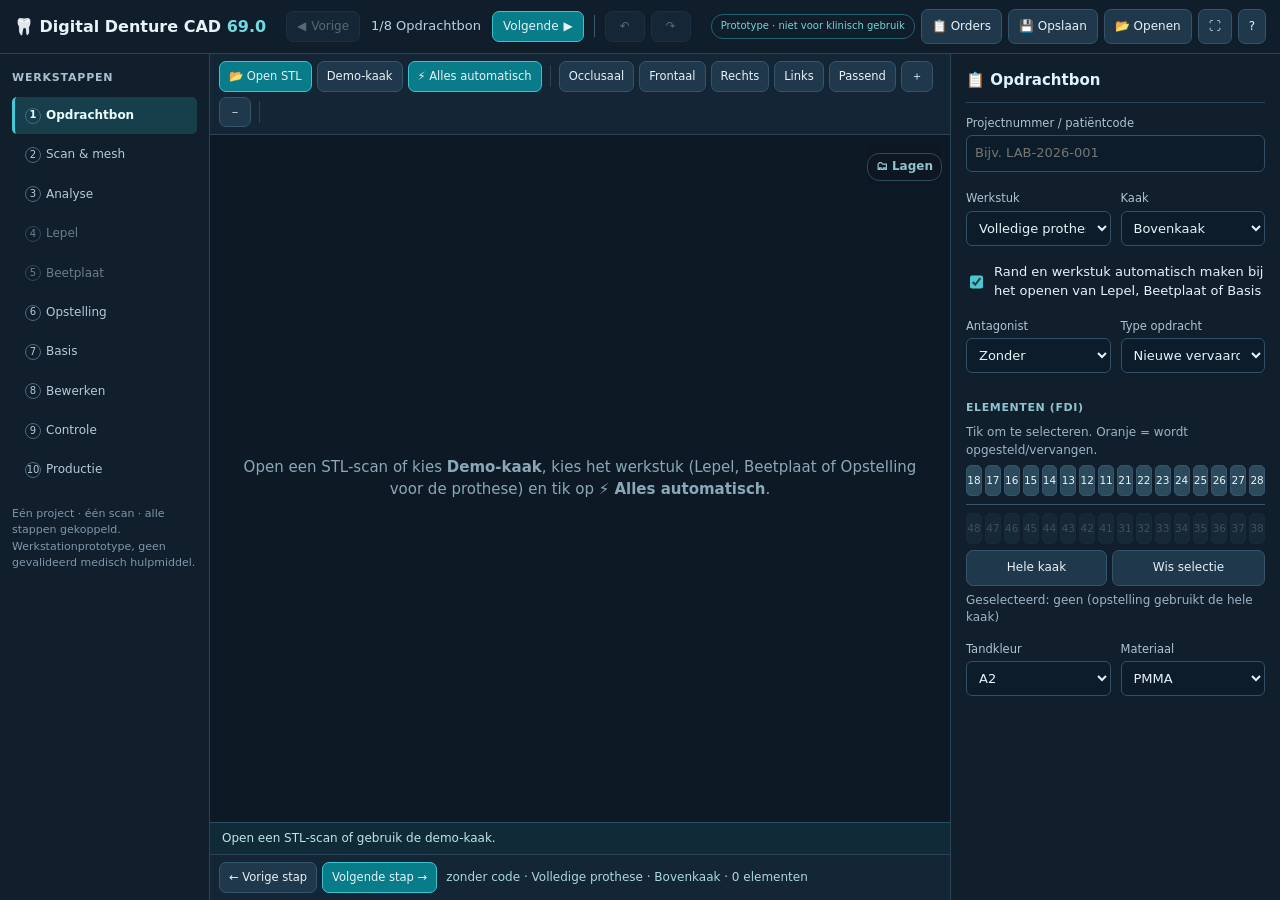
==== commit f41085d5: "Merge pull request #13 from mbors855/claude/v69 v69: gladde buitenkant zonder scherven, ook op een b" ====
--- a/index.html
+++ b/index.html
@@ -3,7 +3,7 @@
 <head>
 <meta charset="utf-8">
 <meta name="viewport" content="width=device-width,initial-scale=1,viewport-fit=cover">
-<title>Digital Denture CAD 70.0</title>
+<title>Digital Denture CAD 69.0</title>
 <link rel="icon" href="data:image/svg+xml,%3Csvg xmlns=%22http://www.w3.org/2000/svg%22 viewBox=%220 0 100 100%22%3E%3Ctext y=%22.9em%22 font-size=%2290%22%3E🦷%3C/text%3E%3C/svg%3E">
 <link rel="stylesheet" href="css/app.css">
 <script>
@@ -18,11 +18,11 @@
   setTimeout(function () { if (!window.ddcad) show('het programma is na 15 seconden nog niet gestart (oude bestanden in de cache of geen verbinding).'); }, 15000);
 })();
 </script>
-<script type="importmap">{ "imports": { "three": "./vendor/three.module.js?v=70.0", "./js/aes.js": "./js/aes.js?v=70.0", "./js/analysis.js": "./js/analysis.js?v=70.0", "./js/anatomy.js": "./js/anatomy.js?v=70.0", "./js/arrange.js": "./js/arrange.js?v=70.0", "./js/articulator.js": "./js/articulator.js?v=70.0", "./js/bvh.js": "./js/bvh.js?v=70.0", "./js/construct.js": "./js/construct.js?v=70.0", "./js/contacts.js": "./js/contacts.js?v=70.0", "./js/contour-edit.js": "./js/contour-edit.js?v=70.0", "./js/contour.js": "./js/contour.js?v=70.0", "./js/crowns.js": "./js/crowns.js?v=70.0", "./js/csg.js": "./js/csg.js?v=70.0", "./js/decimate.js": "./js/decimate.js?v=70.0", "./js/demo-dentate.js": "./js/demo-dentate.js?v=70.0", "./js/demo.js": "./js/demo.js?v=70.0", "./js/grind.js": "./js/grind.js?v=70.0", "./js/handoff.js": "./js/handoff.js?v=70.0", "./js/intaglio.js": "./js/intaglio.js?v=70.0", "./js/isosheet.js": "./js/isosheet.js?v=70.0", "./js/library.js": "./js/library.js?v=70.0", "./js/main.js": "./js/main.js?v=70.0", "./js/mesh.js": "./js/mesh.js?v=70.0", "./js/meshcheck.js": "./js/meshcheck.js?v=70.0", "./js/off.js": "./js/off.js?v=70.0", "./js/offset.js": "./js/offset.js?v=70.0", "./js/orders-ui.js": "./js/orders-ui.js?v=70.0", "./js/orders.js": "./js/orders.js?v=70.0", "./js/prep.js": "./js/prep.js?v=70.0", "./js/scan-edit.js": "./js/scan-edit.js?v=70.0", "./js/sculpt.js": "./js/sculpt.js?v=70.0", "./js/setup-tools.js": "./js/setup-tools.js?v=70.0", "./js/setup.js": "./js/setup.js?v=70.0", "./js/shell.js": "./js/shell.js?v=70.0", "./js/steps/contour-tools.js": "./js/steps/contour-tools.js?v=70.0", "./js/steps/scan-tools.js": "./js/steps/scan-tools.js?v=70.0", "./js/stl.js": "./js/stl.js?v=70.0", "./js/teeth.js": "./js/teeth.js?v=70.0", "./js/trim.js": "./js/trim.js?v=70.0", "./js/unzip.js": "./js/unzip.js?v=70.0", "./js/version.js": "./js/version.js?v=70.0", "./js/viewer.js": "./js/viewer.js?v=70.0", "./js/wax.js": "./js/wax.js?v=70.0", "./js/zip.js": "./js/zip.js?v=70.0", "./vendor/Line2.js": "./vendor/Line2.js?v=70.0", "./vendor/LineGeometry.js": "./vendor/LineGeometry.js?v=70.0", "./vendor/LineMaterial.js": "./vendor/LineMaterial.js?v=70.0", "./vendor/LineSegments2.js": "./vendor/LineSegments2.js?v=70.0", "./vendor/LineSegmentsGeometry.js": "./vendor/LineSegmentsGeometry.js?v=70.0", "./vendor/OrbitControls.js": "./vendor/OrbitControls.js?v=70.0", "./vendor/TransformControls.js": "./vendor/TransformControls.js?v=70.0", "./vendor/manifold.js": "./vendor/manifold.js?v=70.0", "./vendor/three-mesh-bvh.module.js": "./vendor/three-mesh-bvh.module.js?v=70.0", "./vendor/three.core.js": "./vendor/three.core.js?v=70.0", "./vendor/three.module.js": "./vendor/three.module.js?v=70.0" } }</script>
+<script type="importmap">{ "imports": { "three": "./vendor/three.module.js?v=69.0", "./js/aes.js": "./js/aes.js?v=69.0", "./js/analysis.js": "./js/analysis.js?v=69.0", "./js/anatomy.js": "./js/anatomy.js?v=69.0", "./js/arrange.js": "./js/arrange.js?v=69.0", "./js/articulator.js": "./js/articulator.js?v=69.0", "./js/bvh.js": "./js/bvh.js?v=69.0", "./js/construct.js": "./js/construct.js?v=69.0", "./js/contacts.js": "./js/contacts.js?v=69.0", "./js/contour-edit.js": "./js/contour-edit.js?v=69.0", "./js/contour.js": "./js/contour.js?v=69.0", "./js/crowns.js": "./js/crowns.js?v=69.0", "./js/csg.js": "./js/csg.js?v=69.0", "./js/decimate.js": "./js/decimate.js?v=69.0", "./js/demo-dentate.js": "./js/demo-dentate.js?v=69.0", "./js/demo.js": "./js/demo.js?v=69.0", "./js/grind.js": "./js/grind.js?v=69.0", "./js/handoff.js": "./js/handoff.js?v=69.0", "./js/intaglio.js": "./js/intaglio.js?v=69.0", "./js/isosheet.js": "./js/isosheet.js?v=69.0", "./js/library.js": "./js/library.js?v=69.0", "./js/main.js": "./js/main.js?v=69.0", "./js/mesh.js": "./js/mesh.js?v=69.0", "./js/meshcheck.js": "./js/meshcheck.js?v=69.0", "./js/off.js": "./js/off.js?v=69.0", "./js/offset.js": "./js/offset.js?v=69.0", "./js/orders-ui.js": "./js/orders-ui.js?v=69.0", "./js/orders.js": "./js/orders.js?v=69.0", "./js/prep.js": "./js/prep.js?v=69.0", "./js/scan-edit.js": "./js/scan-edit.js?v=69.0", "./js/sculpt.js": "./js/sculpt.js?v=69.0", "./js/setup-tools.js": "./js/setup-tools.js?v=69.0", "./js/setup.js": "./js/setup.js?v=69.0", "./js/shell.js": "./js/shell.js?v=69.0", "./js/steps/contour-tools.js": "./js/steps/contour-tools.js?v=69.0", "./js/steps/scan-tools.js": "./js/steps/scan-tools.js?v=69.0", "./js/stl.js": "./js/stl.js?v=69.0", "./js/teeth.js": "./js/teeth.js?v=69.0", "./js/trim.js": "./js/trim.js?v=69.0", "./js/unzip.js": "./js/unzip.js?v=69.0", "./js/version.js": "./js/version.js?v=69.0", "./js/viewer.js": "./js/viewer.js?v=69.0", "./js/wax.js": "./js/wax.js?v=69.0", "./js/zip.js": "./js/zip.js?v=69.0", "./vendor/Line2.js": "./vendor/Line2.js?v=69.0", "./vendor/LineGeometry.js": "./vendor/LineGeometry.js?v=69.0", "./vendor/LineMaterial.js": "./vendor/LineMaterial.js?v=69.0", "./vendor/LineSegments2.js": "./vendor/LineSegments2.js?v=69.0", "./vendor/LineSegmentsGeometry.js": "./vendor/LineSegmentsGeometry.js?v=69.0", "./vendor/OrbitControls.js": "./vendor/OrbitControls.js?v=69.0", "./vendor/TransformControls.js": "./vendor/TransformControls.js?v=69.0", "./vendor/manifold.js": "./vendor/manifold.js?v=69.0", "./vendor/three-mesh-bvh.module.js": "./vendor/three-mesh-bvh.module.js?v=69.0", "./vendor/three.core.js": "./vendor/three.core.js?v=69.0", "./vendor/three.module.js": "./vendor/three.module.js?v=69.0" } }</script>
 </head>
 <body>
 <header>
-  <div class="brand">🦷 Digital Denture CAD <span>70.0</span></div>
+  <div class="brand">🦷 Digital Denture CAD <span>69.0</span></div>
   <nav class="stepnav" aria-label="Stappen">
     <button id="hdrPrev" title="Vorige stap">◀<span class="lbl"> Vorige</span></button>
     <span id="hdrStep" class="hdrstep"></span>
@@ -234,11 +234,6 @@
         <div class="field"><label for="lepelGap">Ruimte afdrukmateriaal (mm)</label><input id="lepelGap" type="number" min="0" max="6" step=".25" value="2" data-persist></div>
         <div class="field"><label for="lepelWall">Lepeldikte (mm)</label><input id="lepelWall" type="number" min="1.5" max="6" step=".1" value="2.5" data-persist></div>
       </div>
-      <div class="grid2">
-        <div class="field"><label for="lepelEdge">Rand</label><select id="lepelEdge" data-persist><option value="auto" selected>Automatisch</option><option value="edge">Langs de scanrand</option><option value="anatomy">Volgens de anatomie</option></select></div>
-        <div class="field"><label for="lepelEdgeInset">Afstand tot scanrand (mm)</label><input id="lepelEdgeInset" type="number" min="0" max="10" step=".25" value="0" data-persist></div>
-      </div>
-      <p class="sub">Automatisch: houdt de scan op vóór de plooi (intraorale scan met tanden, strak bijgesneden model), dan loopt de lepel tot de scanrand. Anders 2 mm korter dan de plooi volgens de anatomie.</p>
       <label class="check"><input type="checkbox" id="lepelHandle" checked data-persist> Handvat (vereist referentiepunten)</label>
       <div class="grid2">
         <div class="field"><label for="handleHeight">Handvathoogte (mm)</label><input id="handleHeight" type="number" min="6" max="25" step="1" value="14" data-persist></div>
@@ -488,6 +483,6 @@
 
 <div id="toast" role="alert" class="hide"></div>
 <noscript><p style="padding:20px">Deze toepassing vereist JavaScript.</p></noscript>
-<script type="module" src="js/main.js?v=70.0"></script>
+<script type="module" src="js/main.js?v=69.0"></script>
 </body>
 </html>
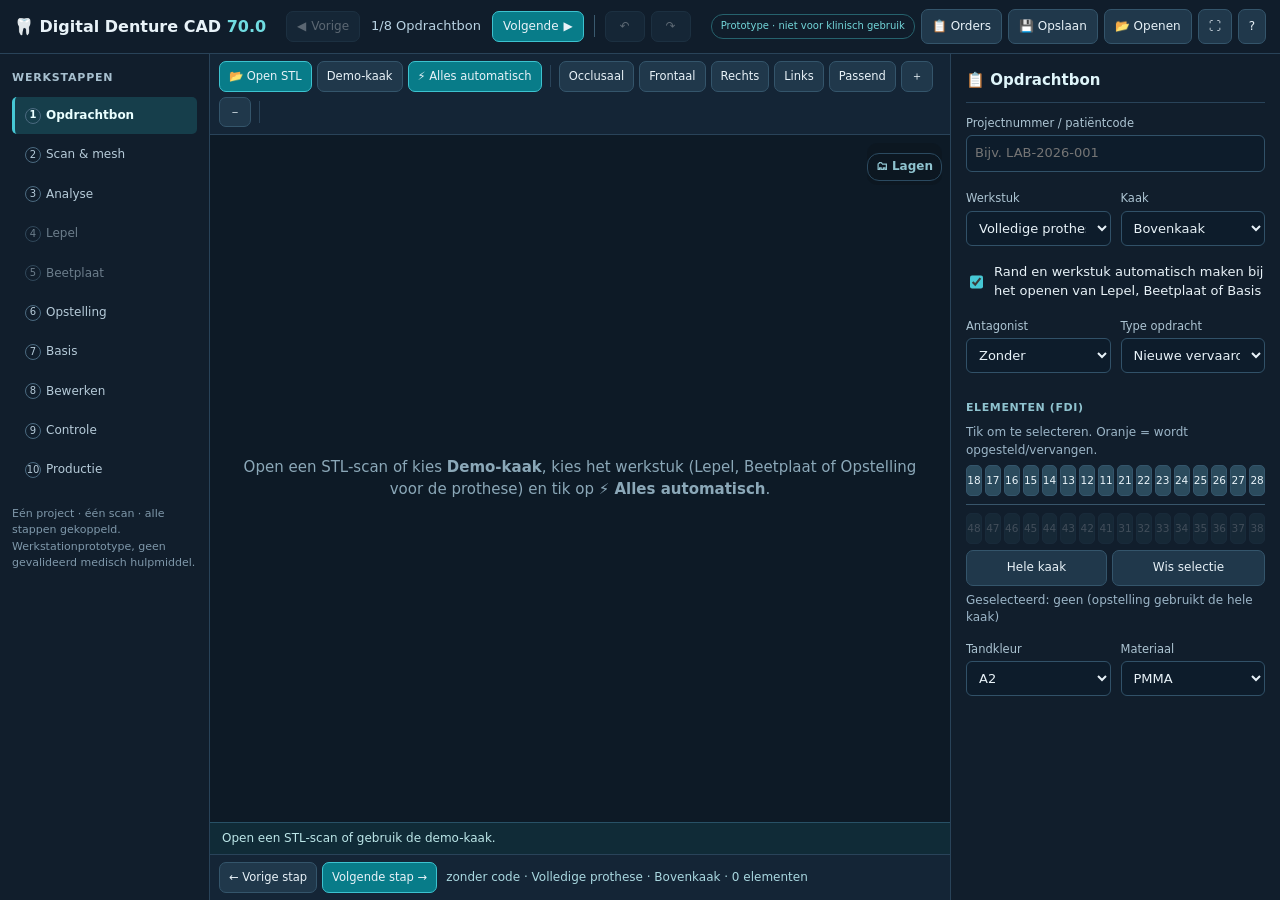
==== commit db5647fc: "Merge pull request #14 from mbors855/claude/v70 v70: lepel op een betande scan, nauwkeuriger afdrukr" ====
--- a/index.html
+++ b/index.html
@@ -3,7 +3,7 @@
 <head>
 <meta charset="utf-8">
 <meta name="viewport" content="width=device-width,initial-scale=1,viewport-fit=cover">
-<title>Digital Denture CAD 69.0</title>
+<title>Digital Denture CAD 70.0</title>
 <link rel="icon" href="data:image/svg+xml,%3Csvg xmlns=%22http://www.w3.org/2000/svg%22 viewBox=%220 0 100 100%22%3E%3Ctext y=%22.9em%22 font-size=%2290%22%3E🦷%3C/text%3E%3C/svg%3E">
 <link rel="stylesheet" href="css/app.css">
 <script>
@@ -18,11 +18,11 @@
   setTimeout(function () { if (!window.ddcad) show('het programma is na 15 seconden nog niet gestart (oude bestanden in de cache of geen verbinding).'); }, 15000);
 })();
 </script>
-<script type="importmap">{ "imports": { "three": "./vendor/three.module.js?v=69.0", "./js/aes.js": "./js/aes.js?v=69.0", "./js/analysis.js": "./js/analysis.js?v=69.0", "./js/anatomy.js": "./js/anatomy.js?v=69.0", "./js/arrange.js": "./js/arrange.js?v=69.0", "./js/articulator.js": "./js/articulator.js?v=69.0", "./js/bvh.js": "./js/bvh.js?v=69.0", "./js/construct.js": "./js/construct.js?v=69.0", "./js/contacts.js": "./js/contacts.js?v=69.0", "./js/contour-edit.js": "./js/contour-edit.js?v=69.0", "./js/contour.js": "./js/contour.js?v=69.0", "./js/crowns.js": "./js/crowns.js?v=69.0", "./js/csg.js": "./js/csg.js?v=69.0", "./js/decimate.js": "./js/decimate.js?v=69.0", "./js/demo-dentate.js": "./js/demo-dentate.js?v=69.0", "./js/demo.js": "./js/demo.js?v=69.0", "./js/grind.js": "./js/grind.js?v=69.0", "./js/handoff.js": "./js/handoff.js?v=69.0", "./js/intaglio.js": "./js/intaglio.js?v=69.0", "./js/isosheet.js": "./js/isosheet.js?v=69.0", "./js/library.js": "./js/library.js?v=69.0", "./js/main.js": "./js/main.js?v=69.0", "./js/mesh.js": "./js/mesh.js?v=69.0", "./js/meshcheck.js": "./js/meshcheck.js?v=69.0", "./js/off.js": "./js/off.js?v=69.0", "./js/offset.js": "./js/offset.js?v=69.0", "./js/orders-ui.js": "./js/orders-ui.js?v=69.0", "./js/orders.js": "./js/orders.js?v=69.0", "./js/prep.js": "./js/prep.js?v=69.0", "./js/scan-edit.js": "./js/scan-edit.js?v=69.0", "./js/sculpt.js": "./js/sculpt.js?v=69.0", "./js/setup-tools.js": "./js/setup-tools.js?v=69.0", "./js/setup.js": "./js/setup.js?v=69.0", "./js/shell.js": "./js/shell.js?v=69.0", "./js/steps/contour-tools.js": "./js/steps/contour-tools.js?v=69.0", "./js/steps/scan-tools.js": "./js/steps/scan-tools.js?v=69.0", "./js/stl.js": "./js/stl.js?v=69.0", "./js/teeth.js": "./js/teeth.js?v=69.0", "./js/trim.js": "./js/trim.js?v=69.0", "./js/unzip.js": "./js/unzip.js?v=69.0", "./js/version.js": "./js/version.js?v=69.0", "./js/viewer.js": "./js/viewer.js?v=69.0", "./js/wax.js": "./js/wax.js?v=69.0", "./js/zip.js": "./js/zip.js?v=69.0", "./vendor/Line2.js": "./vendor/Line2.js?v=69.0", "./vendor/LineGeometry.js": "./vendor/LineGeometry.js?v=69.0", "./vendor/LineMaterial.js": "./vendor/LineMaterial.js?v=69.0", "./vendor/LineSegments2.js": "./vendor/LineSegments2.js?v=69.0", "./vendor/LineSegmentsGeometry.js": "./vendor/LineSegmentsGeometry.js?v=69.0", "./vendor/OrbitControls.js": "./vendor/OrbitControls.js?v=69.0", "./vendor/TransformControls.js": "./vendor/TransformControls.js?v=69.0", "./vendor/manifold.js": "./vendor/manifold.js?v=69.0", "./vendor/three-mesh-bvh.module.js": "./vendor/three-mesh-bvh.module.js?v=69.0", "./vendor/three.core.js": "./vendor/three.core.js?v=69.0", "./vendor/three.module.js": "./vendor/three.module.js?v=69.0" } }</script>
+<script type="importmap">{ "imports": { "three": "./vendor/three.module.js?v=70.0", "./js/aes.js": "./js/aes.js?v=70.0", "./js/analysis.js": "./js/analysis.js?v=70.0", "./js/anatomy.js": "./js/anatomy.js?v=70.0", "./js/arrange.js": "./js/arrange.js?v=70.0", "./js/articulator.js": "./js/articulator.js?v=70.0", "./js/bvh.js": "./js/bvh.js?v=70.0", "./js/construct.js": "./js/construct.js?v=70.0", "./js/contacts.js": "./js/contacts.js?v=70.0", "./js/contour-edit.js": "./js/contour-edit.js?v=70.0", "./js/contour.js": "./js/contour.js?v=70.0", "./js/crowns.js": "./js/crowns.js?v=70.0", "./js/csg.js": "./js/csg.js?v=70.0", "./js/decimate.js": "./js/decimate.js?v=70.0", "./js/demo-dentate.js": "./js/demo-dentate.js?v=70.0", "./js/demo.js": "./js/demo.js?v=70.0", "./js/grind.js": "./js/grind.js?v=70.0", "./js/handoff.js": "./js/handoff.js?v=70.0", "./js/intaglio.js": "./js/intaglio.js?v=70.0", "./js/isosheet.js": "./js/isosheet.js?v=70.0", "./js/library.js": "./js/library.js?v=70.0", "./js/main.js": "./js/main.js?v=70.0", "./js/mesh.js": "./js/mesh.js?v=70.0", "./js/meshcheck.js": "./js/meshcheck.js?v=70.0", "./js/off.js": "./js/off.js?v=70.0", "./js/offset.js": "./js/offset.js?v=70.0", "./js/orders-ui.js": "./js/orders-ui.js?v=70.0", "./js/orders.js": "./js/orders.js?v=70.0", "./js/prep.js": "./js/prep.js?v=70.0", "./js/scan-edit.js": "./js/scan-edit.js?v=70.0", "./js/sculpt.js": "./js/sculpt.js?v=70.0", "./js/setup-tools.js": "./js/setup-tools.js?v=70.0", "./js/setup.js": "./js/setup.js?v=70.0", "./js/shell.js": "./js/shell.js?v=70.0", "./js/steps/contour-tools.js": "./js/steps/contour-tools.js?v=70.0", "./js/steps/scan-tools.js": "./js/steps/scan-tools.js?v=70.0", "./js/stl.js": "./js/stl.js?v=70.0", "./js/teeth.js": "./js/teeth.js?v=70.0", "./js/trim.js": "./js/trim.js?v=70.0", "./js/unzip.js": "./js/unzip.js?v=70.0", "./js/version.js": "./js/version.js?v=70.0", "./js/viewer.js": "./js/viewer.js?v=70.0", "./js/wax.js": "./js/wax.js?v=70.0", "./js/zip.js": "./js/zip.js?v=70.0", "./vendor/Line2.js": "./vendor/Line2.js?v=70.0", "./vendor/LineGeometry.js": "./vendor/LineGeometry.js?v=70.0", "./vendor/LineMaterial.js": "./vendor/LineMaterial.js?v=70.0", "./vendor/LineSegments2.js": "./vendor/LineSegments2.js?v=70.0", "./vendor/LineSegmentsGeometry.js": "./vendor/LineSegmentsGeometry.js?v=70.0", "./vendor/OrbitControls.js": "./vendor/OrbitControls.js?v=70.0", "./vendor/TransformControls.js": "./vendor/TransformControls.js?v=70.0", "./vendor/manifold.js": "./vendor/manifold.js?v=70.0", "./vendor/three-mesh-bvh.module.js": "./vendor/three-mesh-bvh.module.js?v=70.0", "./vendor/three.core.js": "./vendor/three.core.js?v=70.0", "./vendor/three.module.js": "./vendor/three.module.js?v=70.0" } }</script>
 </head>
 <body>
 <header>
-  <div class="brand">🦷 Digital Denture CAD <span>69.0</span></div>
+  <div class="brand">🦷 Digital Denture CAD <span>70.0</span></div>
   <nav class="stepnav" aria-label="Stappen">
     <button id="hdrPrev" title="Vorige stap">◀<span class="lbl"> Vorige</span></button>
     <span id="hdrStep" class="hdrstep"></span>
@@ -234,6 +234,11 @@
         <div class="field"><label for="lepelGap">Ruimte afdrukmateriaal (mm)</label><input id="lepelGap" type="number" min="0" max="6" step=".25" value="2" data-persist></div>
         <div class="field"><label for="lepelWall">Lepeldikte (mm)</label><input id="lepelWall" type="number" min="1.5" max="6" step=".1" value="2.5" data-persist></div>
       </div>
+      <div class="grid2">
+        <div class="field"><label for="lepelEdge">Rand</label><select id="lepelEdge" data-persist><option value="auto" selected>Automatisch</option><option value="edge">Langs de scanrand</option><option value="anatomy">Volgens de anatomie</option></select></div>
+        <div class="field"><label for="lepelEdgeInset">Afstand tot scanrand (mm)</label><input id="lepelEdgeInset" type="number" min="0" max="10" step=".25" value="0" data-persist></div>
+      </div>
+      <p class="sub">Automatisch: houdt de scan op vóór de plooi (intraorale scan met tanden, strak bijgesneden model), dan loopt de lepel tot de scanrand. Anders 2 mm korter dan de plooi volgens de anatomie.</p>
       <label class="check"><input type="checkbox" id="lepelHandle" checked data-persist> Handvat (vereist referentiepunten)</label>
       <div class="grid2">
         <div class="field"><label for="handleHeight">Handvathoogte (mm)</label><input id="handleHeight" type="number" min="6" max="25" step="1" value="14" data-persist></div>
@@ -483,6 +488,6 @@
 
 <div id="toast" role="alert" class="hide"></div>
 <noscript><p style="padding:20px">Deze toepassing vereist JavaScript.</p></noscript>
-<script type="module" src="js/main.js?v=69.0"></script>
+<script type="module" src="js/main.js?v=70.0"></script>
 </body>
 </html>
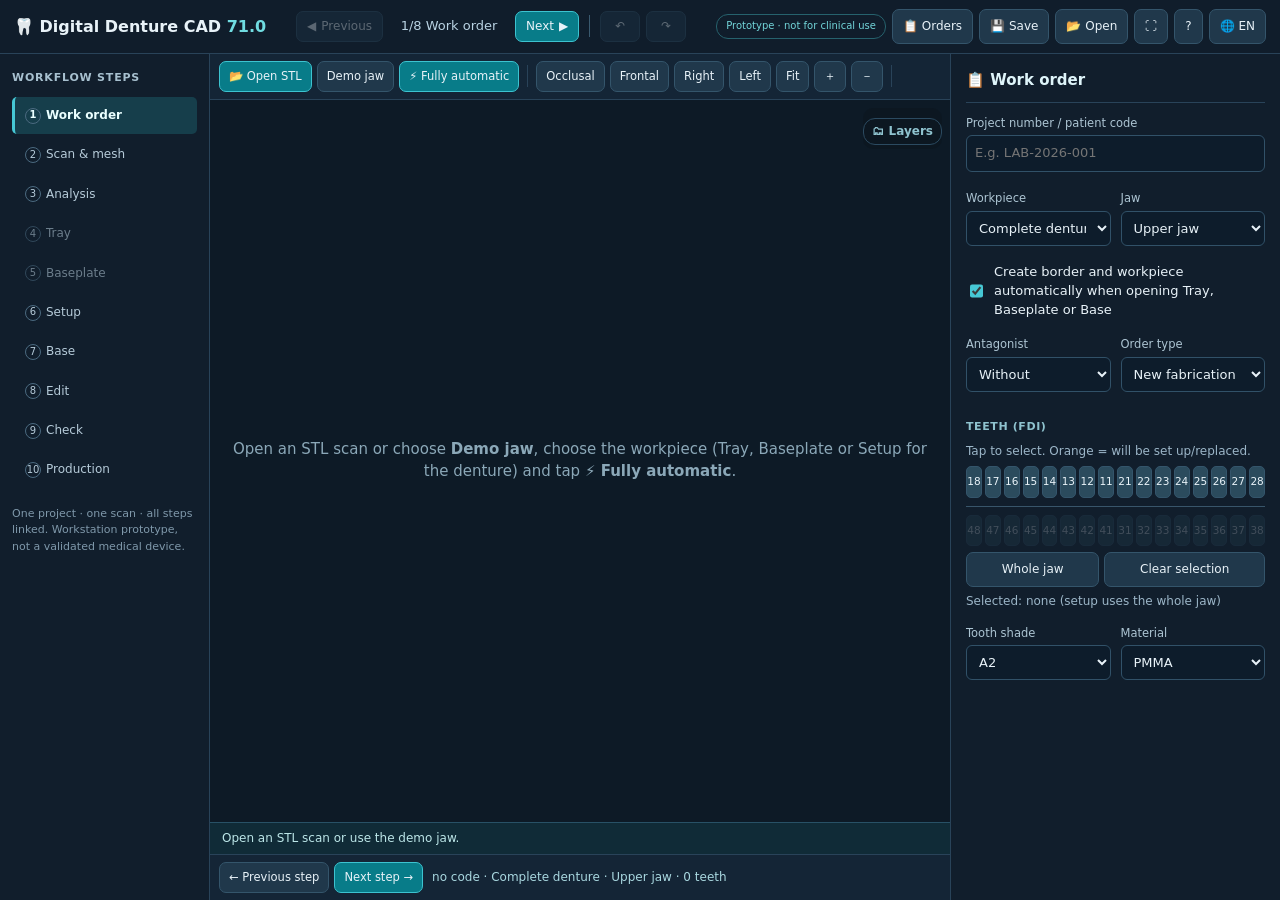
==== commit 333c1198: "v71: hele programma in Nederlands, English en Deutsch (taalkeuze rechtsboven) - js/i18n.js: vertaalt" ====
--- a/index.html
+++ b/index.html
@@ -3,26 +3,31 @@
 <head>
 <meta charset="utf-8">
 <meta name="viewport" content="width=device-width,initial-scale=1,viewport-fit=cover">
-<title>Digital Denture CAD 70.0</title>
+<title>Digital Denture CAD 71.0</title>
 <link rel="icon" href="data:image/svg+xml,%3Csvg xmlns=%22http://www.w3.org/2000/svg%22 viewBox=%220 0 100 100%22%3E%3Ctext y=%22.9em%22 font-size=%2290%22%3E🦷%3C/text%3E%3C/svg%3E">
+<script>
+// v71: taal vooraf bepalen; bij een andere taal dan Nederlands de pagina even verbergen tot de vertaling staat (geen flits)
+try { (function () { var l = localStorage.getItem('ddcad.lang'); if (!l) { var b = ((navigator.languages || [navigator.language || 'nl'])[0] || 'nl').slice(0, 2).toLowerCase(); l = b === 'nl' || b === 'de' ? b : 'en'; } window.ddcadBootLang = l; if (l !== 'nl') { document.documentElement.classList.add('i18n-wait'); setTimeout(function () { document.documentElement.classList.remove('i18n-wait'); }, 3000); } })(); } catch (e) { window.ddcadBootLang = 'nl'; }
+</script>
 <link rel="stylesheet" href="css/app.css">
 <script>
 // Opstartcontrole: toont een duidelijke melding in plaats van een stil, niet-werkend scherm.
 (function () {
+  function T(nl, en, de) { var l = window.ddcadBootLang; return l === 'en' ? en : l === 'de' ? de : nl; }
   function bar(html) { var d = document.getElementById('bootError') || document.createElement('div'); d.id = 'bootError'; d.innerHTML = html; if (!d.parentNode) document.body.prepend(d); }
-  if (location.protocol === 'file:') { addEventListener('DOMContentLoaded', function () { bar('<b>Het programma kan zo niet starten.</b> Je hebt <code>index.html</code> direct geopend. Browsers laden de modules dan niet. Open de online versie (GitHub Pages) of start een lokale webserver (zie README).'); }); return; }
+  if (location.protocol === 'file:') { addEventListener('DOMContentLoaded', function () { bar(T('<b>Het programma kan zo niet starten.</b> Je hebt <code>index.html</code> direct geopend. Browsers laden de modules dan niet. Open de online versie (GitHub Pages) of start een lokale webserver (zie README).', '<b>The program cannot start this way.</b> You opened <code>index.html</code> directly. Browsers do not load the modules then. Open the online version (GitHub Pages) or start a local web server (see README).', '<b>So kann das Programm nicht starten.</b> Sie haben <code>index.html</code> direkt geöffnet. Browser laden die Module dann nicht. Öffnen Sie die Online-Version (GitHub Pages) oder starten Sie einen lokalen Webserver (siehe README).')); }); return; }
   var shown = 0;
-  function show(msg) { if (shown++ > 2) return; bar('<b>Er ging iets mis:</b> ' + String(msg).replace(/[<>&]/g, '') + '<br>Ververs de pagina met <b>Ctrl + F5</b> (Mac: Cmd + Shift + R). Blijft het, stuur dan deze melding.'); }
-  addEventListener('error', function (e) { if (e.message) show(e.message + (e.filename ? ' (' + e.filename.split('/').pop() + ':' + e.lineno + ')' : '')); else if (e.target && e.target.src) show('bestand niet geladen: ' + e.target.src.split('/').pop()); }, true);
+  function show(msg) { if (shown++ > 2) return; bar(T('<b>Er ging iets mis:</b> ', '<b>Something went wrong:</b> ', '<b>Etwas ist schiefgelaufen:</b> ') + String(msg).replace(/[<>&]/g, '') + T('<br>Ververs de pagina met <b>Ctrl + F5</b> (Mac: Cmd + Shift + R). Blijft het, stuur dan deze melding.', '<br>Reload the page with <b>Ctrl + F5</b> (Mac: Cmd + Shift + R). If it persists, please send this message.', '<br>Laden Sie die Seite mit <b>Strg + F5</b> neu (Mac: Cmd + Shift + R). Bleibt der Fehler, senden Sie bitte diese Meldung.')); }
+  addEventListener('error', function (e) { if (e.message) show(e.message + (e.filename ? ' (' + e.filename.split('/').pop() + ':' + e.lineno + ')' : '')); else if (e.target && e.target.src) show(T('bestand niet geladen: ', 'file not loaded: ', 'Datei nicht geladen: ') + e.target.src.split('/').pop()); }, true);
   addEventListener('unhandledrejection', function (e) { var r = e.reason; if (r && r.code !== 'PASSWORD') show(r && r.message || r); });
-  setTimeout(function () { if (!window.ddcad) show('het programma is na 15 seconden nog niet gestart (oude bestanden in de cache of geen verbinding).'); }, 15000);
+  setTimeout(function () { if (!window.ddcad) show(T('het programma is na 15 seconden nog niet gestart (oude bestanden in de cache of geen verbinding).', 'the program has not started after 15 seconds (old files in the cache or no connection).', 'das Programm ist nach 15 Sekunden noch nicht gestartet (alte Dateien im Cache oder keine Verbindung).')); }, 15000);
 })();
 </script>
-<script type="importmap">{ "imports": { "three": "./vendor/three.module.js?v=70.0", "./js/aes.js": "./js/aes.js?v=70.0", "./js/analysis.js": "./js/analysis.js?v=70.0", "./js/anatomy.js": "./js/anatomy.js?v=70.0", "./js/arrange.js": "./js/arrange.js?v=70.0", "./js/articulator.js": "./js/articulator.js?v=70.0", "./js/bvh.js": "./js/bvh.js?v=70.0", "./js/construct.js": "./js/construct.js?v=70.0", "./js/contacts.js": "./js/contacts.js?v=70.0", "./js/contour-edit.js": "./js/contour-edit.js?v=70.0", "./js/contour.js": "./js/contour.js?v=70.0", "./js/crowns.js": "./js/crowns.js?v=70.0", "./js/csg.js": "./js/csg.js?v=70.0", "./js/decimate.js": "./js/decimate.js?v=70.0", "./js/demo-dentate.js": "./js/demo-dentate.js?v=70.0", "./js/demo.js": "./js/demo.js?v=70.0", "./js/grind.js": "./js/grind.js?v=70.0", "./js/handoff.js": "./js/handoff.js?v=70.0", "./js/intaglio.js": "./js/intaglio.js?v=70.0", "./js/isosheet.js": "./js/isosheet.js?v=70.0", "./js/library.js": "./js/library.js?v=70.0", "./js/main.js": "./js/main.js?v=70.0", "./js/mesh.js": "./js/mesh.js?v=70.0", "./js/meshcheck.js": "./js/meshcheck.js?v=70.0", "./js/off.js": "./js/off.js?v=70.0", "./js/offset.js": "./js/offset.js?v=70.0", "./js/orders-ui.js": "./js/orders-ui.js?v=70.0", "./js/orders.js": "./js/orders.js?v=70.0", "./js/prep.js": "./js/prep.js?v=70.0", "./js/scan-edit.js": "./js/scan-edit.js?v=70.0", "./js/sculpt.js": "./js/sculpt.js?v=70.0", "./js/setup-tools.js": "./js/setup-tools.js?v=70.0", "./js/setup.js": "./js/setup.js?v=70.0", "./js/shell.js": "./js/shell.js?v=70.0", "./js/steps/contour-tools.js": "./js/steps/contour-tools.js?v=70.0", "./js/steps/scan-tools.js": "./js/steps/scan-tools.js?v=70.0", "./js/stl.js": "./js/stl.js?v=70.0", "./js/teeth.js": "./js/teeth.js?v=70.0", "./js/trim.js": "./js/trim.js?v=70.0", "./js/unzip.js": "./js/unzip.js?v=70.0", "./js/version.js": "./js/version.js?v=70.0", "./js/viewer.js": "./js/viewer.js?v=70.0", "./js/wax.js": "./js/wax.js?v=70.0", "./js/zip.js": "./js/zip.js?v=70.0", "./vendor/Line2.js": "./vendor/Line2.js?v=70.0", "./vendor/LineGeometry.js": "./vendor/LineGeometry.js?v=70.0", "./vendor/LineMaterial.js": "./vendor/LineMaterial.js?v=70.0", "./vendor/LineSegments2.js": "./vendor/LineSegments2.js?v=70.0", "./vendor/LineSegmentsGeometry.js": "./vendor/LineSegmentsGeometry.js?v=70.0", "./vendor/OrbitControls.js": "./vendor/OrbitControls.js?v=70.0", "./vendor/TransformControls.js": "./vendor/TransformControls.js?v=70.0", "./vendor/manifold.js": "./vendor/manifold.js?v=70.0", "./vendor/three-mesh-bvh.module.js": "./vendor/three-mesh-bvh.module.js?v=70.0", "./vendor/three.core.js": "./vendor/three.core.js?v=70.0", "./vendor/three.module.js": "./vendor/three.module.js?v=70.0" } }</script>
+<script type="importmap">{ "imports": { "three": "./vendor/three.module.js?v=71.0", "./js/aes.js": "./js/aes.js?v=71.0", "./js/analysis.js": "./js/analysis.js?v=71.0", "./js/anatomy.js": "./js/anatomy.js?v=71.0", "./js/arrange.js": "./js/arrange.js?v=71.0", "./js/articulator.js": "./js/articulator.js?v=71.0", "./js/bvh.js": "./js/bvh.js?v=71.0", "./js/construct.js": "./js/construct.js?v=71.0", "./js/contacts.js": "./js/contacts.js?v=71.0", "./js/contour-edit.js": "./js/contour-edit.js?v=71.0", "./js/contour.js": "./js/contour.js?v=71.0", "./js/crowns.js": "./js/crowns.js?v=71.0", "./js/csg.js": "./js/csg.js?v=71.0", "./js/decimate.js": "./js/decimate.js?v=71.0", "./js/demo-dentate.js": "./js/demo-dentate.js?v=71.0", "./js/demo.js": "./js/demo.js?v=71.0", "./js/grind.js": "./js/grind.js?v=71.0", "./js/handoff.js": "./js/handoff.js?v=71.0", "./js/i18n-data.js": "./js/i18n-data.js?v=71.0", "./js/i18n.js": "./js/i18n.js?v=71.0", "./js/intaglio.js": "./js/intaglio.js?v=71.0", "./js/isosheet.js": "./js/isosheet.js?v=71.0", "./js/library.js": "./js/library.js?v=71.0", "./js/main.js": "./js/main.js?v=71.0", "./js/mesh.js": "./js/mesh.js?v=71.0", "./js/meshcheck.js": "./js/meshcheck.js?v=71.0", "./js/off.js": "./js/off.js?v=71.0", "./js/offset.js": "./js/offset.js?v=71.0", "./js/orders-ui.js": "./js/orders-ui.js?v=71.0", "./js/orders.js": "./js/orders.js?v=71.0", "./js/prep.js": "./js/prep.js?v=71.0", "./js/scan-edit.js": "./js/scan-edit.js?v=71.0", "./js/sculpt.js": "./js/sculpt.js?v=71.0", "./js/setup-tools.js": "./js/setup-tools.js?v=71.0", "./js/setup.js": "./js/setup.js?v=71.0", "./js/shell.js": "./js/shell.js?v=71.0", "./js/steps/contour-tools.js": "./js/steps/contour-tools.js?v=71.0", "./js/steps/scan-tools.js": "./js/steps/scan-tools.js?v=71.0", "./js/stl.js": "./js/stl.js?v=71.0", "./js/teeth.js": "./js/teeth.js?v=71.0", "./js/trim.js": "./js/trim.js?v=71.0", "./js/unzip.js": "./js/unzip.js?v=71.0", "./js/version.js": "./js/version.js?v=71.0", "./js/viewer.js": "./js/viewer.js?v=71.0", "./js/wax.js": "./js/wax.js?v=71.0", "./js/zip.js": "./js/zip.js?v=71.0", "./vendor/Line2.js": "./vendor/Line2.js?v=71.0", "./vendor/LineGeometry.js": "./vendor/LineGeometry.js?v=71.0", "./vendor/LineMaterial.js": "./vendor/LineMaterial.js?v=71.0", "./vendor/LineSegments2.js": "./vendor/LineSegments2.js?v=71.0", "./vendor/LineSegmentsGeometry.js": "./vendor/LineSegmentsGeometry.js?v=71.0", "./vendor/OrbitControls.js": "./vendor/OrbitControls.js?v=71.0", "./vendor/TransformControls.js": "./vendor/TransformControls.js?v=71.0", "./vendor/manifold.js": "./vendor/manifold.js?v=71.0", "./vendor/three-mesh-bvh.module.js": "./vendor/three-mesh-bvh.module.js?v=71.0", "./vendor/three.core.js": "./vendor/three.core.js?v=71.0", "./vendor/three.module.js": "./vendor/three.module.js?v=71.0" } }</script>
 </head>
 <body>
 <header>
-  <div class="brand">🦷 Digital Denture CAD <span>70.0</span></div>
+  <div class="brand">🦷 Digital Denture CAD <span>71.0</span></div>
   <nav class="stepnav" aria-label="Stappen">
     <button id="hdrPrev" title="Vorige stap">◀<span class="lbl"> Vorige</span></button>
     <span id="hdrStep" class="hdrstep"></span>
@@ -488,6 +493,6 @@
 
 <div id="toast" role="alert" class="hide"></div>
 <noscript><p style="padding:20px">Deze toepassing vereist JavaScript.</p></noscript>
-<script type="module" src="js/main.js?v=70.0"></script>
+<script type="module" src="js/main.js?v=71.0"></script>
 </body>
 </html>
--- a/css/app.css
+++ b/css/app.css
@@ -230,3 +230,18 @@
   header { padding: max(6px, env(safe-area-inset-top)) max(10px, env(safe-area-inset-right)) 6px max(10px, env(safe-area-inset-left)); }
   #right { padding-bottom: calc(60px + env(safe-area-inset-bottom)); }
 }
+
+/* v71: taalkeuze rechtsboven */
+.langpick { position: relative; }
+.langmenu { position: absolute; right: 0; top: calc(100% + 6px); z-index: 60; display: flex; flex-direction: column; gap: 2px; min-width: 160px; padding: 5px; background: var(--surface2); border: 1px solid var(--line); border-radius: 10px; box-shadow: 0 10px 28px rgba(0, 0, 0, .45); }
+.langmenu[hidden] { display: none; }
+.langmenu button { justify-content: flex-start; background: transparent; border: 0; padding: 9px 10px; font-size: 13px; }
+.langmenu button:hover { background: var(--surface3); filter: none; }
+.langmenu button[aria-checked="true"] { background: rgba(70, 200, 213, .16); }
+.langmenu b { display: inline-block; min-width: 2.2em; color: var(--accent); }
+.i18n-wait body { visibility: hidden; }
+@media (max-width: 850px) {
+  /* langere Duitse/Engelse knoppen: iets compacter, en desnoods naar een tweede regel (taalknop altijd zichtbaar) */
+  .header-actions { flex-wrap: wrap; justify-content: flex-end; gap: 4px; }
+  .header-actions > button, .header-actions > .btn, .langpick > button { padding: 7px 7px; }
+}
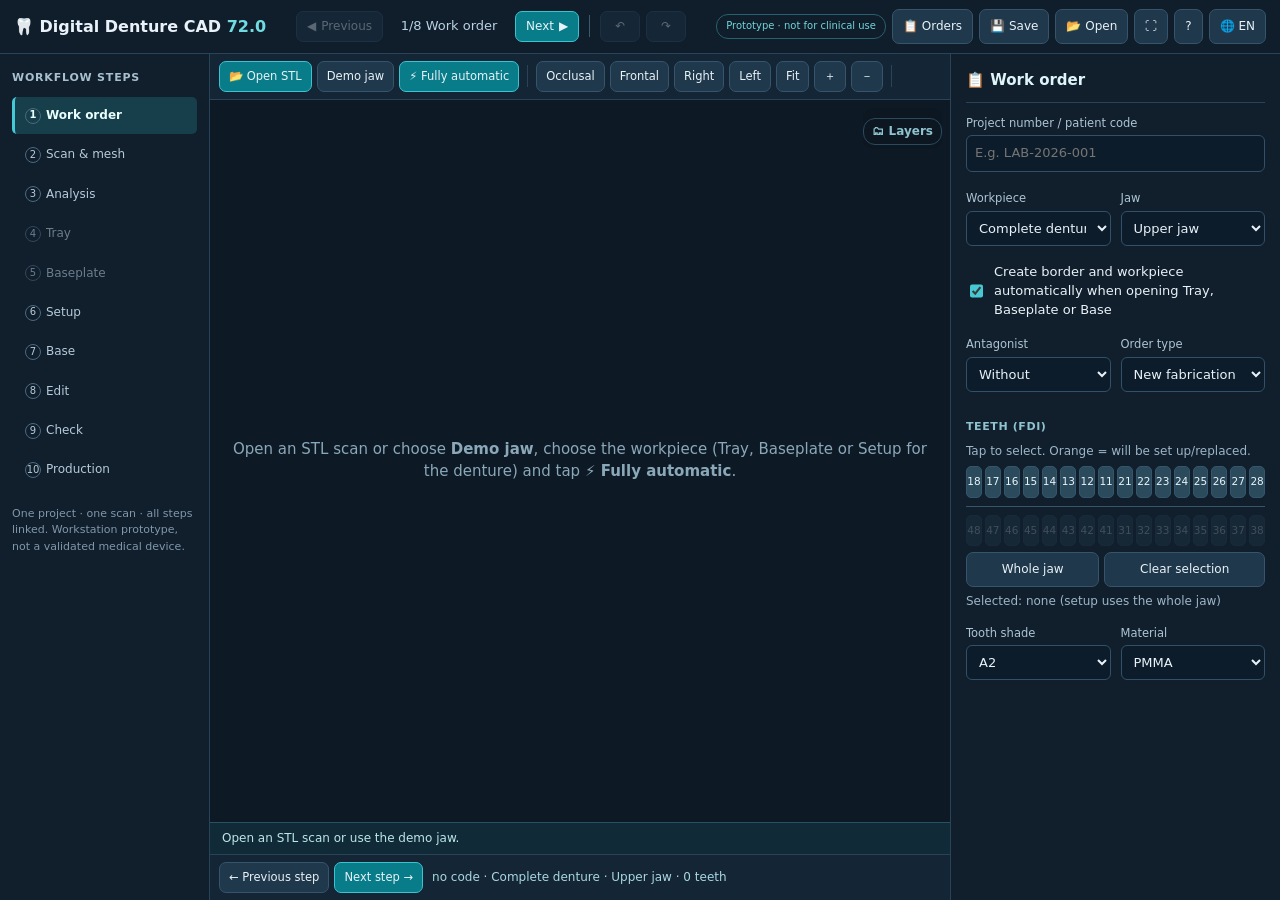
==== commit 17d16318: "v72: steg apart, rand strak, altijd terug, 3D-voorbeeld, handvat vormen - Steg en andere gesloten on" ====
--- a/index.html
+++ b/index.html
@@ -3,7 +3,7 @@
 <head>
 <meta charset="utf-8">
 <meta name="viewport" content="width=device-width,initial-scale=1,viewport-fit=cover">
-<title>Digital Denture CAD 71.0</title>
+<title>Digital Denture CAD 72.0</title>
 <link rel="icon" href="data:image/svg+xml,%3Csvg xmlns=%22http://www.w3.org/2000/svg%22 viewBox=%220 0 100 100%22%3E%3Ctext y=%22.9em%22 font-size=%2290%22%3E🦷%3C/text%3E%3C/svg%3E">
 <script>
 // v71: taal vooraf bepalen; bij een andere taal dan Nederlands de pagina even verbergen tot de vertaling staat (geen flits)
@@ -23,11 +23,11 @@
   setTimeout(function () { if (!window.ddcad) show(T('het programma is na 15 seconden nog niet gestart (oude bestanden in de cache of geen verbinding).', 'the program has not started after 15 seconds (old files in the cache or no connection).', 'das Programm ist nach 15 Sekunden noch nicht gestartet (alte Dateien im Cache oder keine Verbindung).')); }, 15000);
 })();
 </script>
-<script type="importmap">{ "imports": { "three": "./vendor/three.module.js?v=71.0", "./js/aes.js": "./js/aes.js?v=71.0", "./js/analysis.js": "./js/analysis.js?v=71.0", "./js/anatomy.js": "./js/anatomy.js?v=71.0", "./js/arrange.js": "./js/arrange.js?v=71.0", "./js/articulator.js": "./js/articulator.js?v=71.0", "./js/bvh.js": "./js/bvh.js?v=71.0", "./js/construct.js": "./js/construct.js?v=71.0", "./js/contacts.js": "./js/contacts.js?v=71.0", "./js/contour-edit.js": "./js/contour-edit.js?v=71.0", "./js/contour.js": "./js/contour.js?v=71.0", "./js/crowns.js": "./js/crowns.js?v=71.0", "./js/csg.js": "./js/csg.js?v=71.0", "./js/decimate.js": "./js/decimate.js?v=71.0", "./js/demo-dentate.js": "./js/demo-dentate.js?v=71.0", "./js/demo.js": "./js/demo.js?v=71.0", "./js/grind.js": "./js/grind.js?v=71.0", "./js/handoff.js": "./js/handoff.js?v=71.0", "./js/i18n-data.js": "./js/i18n-data.js?v=71.0", "./js/i18n.js": "./js/i18n.js?v=71.0", "./js/intaglio.js": "./js/intaglio.js?v=71.0", "./js/isosheet.js": "./js/isosheet.js?v=71.0", "./js/library.js": "./js/library.js?v=71.0", "./js/main.js": "./js/main.js?v=71.0", "./js/mesh.js": "./js/mesh.js?v=71.0", "./js/meshcheck.js": "./js/meshcheck.js?v=71.0", "./js/off.js": "./js/off.js?v=71.0", "./js/offset.js": "./js/offset.js?v=71.0", "./js/orders-ui.js": "./js/orders-ui.js?v=71.0", "./js/orders.js": "./js/orders.js?v=71.0", "./js/prep.js": "./js/prep.js?v=71.0", "./js/scan-edit.js": "./js/scan-edit.js?v=71.0", "./js/sculpt.js": "./js/sculpt.js?v=71.0", "./js/setup-tools.js": "./js/setup-tools.js?v=71.0", "./js/setup.js": "./js/setup.js?v=71.0", "./js/shell.js": "./js/shell.js?v=71.0", "./js/steps/contour-tools.js": "./js/steps/contour-tools.js?v=71.0", "./js/steps/scan-tools.js": "./js/steps/scan-tools.js?v=71.0", "./js/stl.js": "./js/stl.js?v=71.0", "./js/teeth.js": "./js/teeth.js?v=71.0", "./js/trim.js": "./js/trim.js?v=71.0", "./js/unzip.js": "./js/unzip.js?v=71.0", "./js/version.js": "./js/version.js?v=71.0", "./js/viewer.js": "./js/viewer.js?v=71.0", "./js/wax.js": "./js/wax.js?v=71.0", "./js/zip.js": "./js/zip.js?v=71.0", "./vendor/Line2.js": "./vendor/Line2.js?v=71.0", "./vendor/LineGeometry.js": "./vendor/LineGeometry.js?v=71.0", "./vendor/LineMaterial.js": "./vendor/LineMaterial.js?v=71.0", "./vendor/LineSegments2.js": "./vendor/LineSegments2.js?v=71.0", "./vendor/LineSegmentsGeometry.js": "./vendor/LineSegmentsGeometry.js?v=71.0", "./vendor/OrbitControls.js": "./vendor/OrbitControls.js?v=71.0", "./vendor/TransformControls.js": "./vendor/TransformControls.js?v=71.0", "./vendor/manifold.js": "./vendor/manifold.js?v=71.0", "./vendor/three-mesh-bvh.module.js": "./vendor/three-mesh-bvh.module.js?v=71.0", "./vendor/three.core.js": "./vendor/three.core.js?v=71.0", "./vendor/three.module.js": "./vendor/three.module.js?v=71.0" } }</script>
+<script type="importmap">{ "imports": { "three": "./vendor/three.module.js?v=72.0", "./js/aes.js": "./js/aes.js?v=72.0", "./js/analysis.js": "./js/analysis.js?v=72.0", "./js/anatomy.js": "./js/anatomy.js?v=72.0", "./js/arrange.js": "./js/arrange.js?v=72.0", "./js/articulator.js": "./js/articulator.js?v=72.0", "./js/border.js": "./js/border.js?v=72.0", "./js/bvh.js": "./js/bvh.js?v=72.0", "./js/construct.js": "./js/construct.js?v=72.0", "./js/contacts.js": "./js/contacts.js?v=72.0", "./js/contour-edit.js": "./js/contour-edit.js?v=72.0", "./js/contour.js": "./js/contour.js?v=72.0", "./js/crowns.js": "./js/crowns.js?v=72.0", "./js/csg.js": "./js/csg.js?v=72.0", "./js/decimate.js": "./js/decimate.js?v=72.0", "./js/demo-dentate.js": "./js/demo-dentate.js?v=72.0", "./js/demo.js": "./js/demo.js?v=72.0", "./js/grind.js": "./js/grind.js?v=72.0", "./js/handoff.js": "./js/handoff.js?v=72.0", "./js/i18n-data.js": "./js/i18n-data.js?v=72.0", "./js/i18n.js": "./js/i18n.js?v=72.0", "./js/intaglio.js": "./js/intaglio.js?v=72.0", "./js/isosheet.js": "./js/isosheet.js?v=72.0", "./js/library.js": "./js/library.js?v=72.0", "./js/main.js": "./js/main.js?v=72.0", "./js/mesh.js": "./js/mesh.js?v=72.0", "./js/meshcheck.js": "./js/meshcheck.js?v=72.0", "./js/off.js": "./js/off.js?v=72.0", "./js/offset.js": "./js/offset.js?v=72.0", "./js/orders-ui.js": "./js/orders-ui.js?v=72.0", "./js/orders.js": "./js/orders.js?v=72.0", "./js/parts.js": "./js/parts.js?v=72.0", "./js/prep.js": "./js/prep.js?v=72.0", "./js/preview.js": "./js/preview.js?v=72.0", "./js/scan-edit.js": "./js/scan-edit.js?v=72.0", "./js/sculpt.js": "./js/sculpt.js?v=72.0", "./js/setup-tools.js": "./js/setup-tools.js?v=72.0", "./js/setup.js": "./js/setup.js?v=72.0", "./js/shell.js": "./js/shell.js?v=72.0", "./js/steps/contour-tools.js": "./js/steps/contour-tools.js?v=72.0", "./js/steps/handle-tools.js": "./js/steps/handle-tools.js?v=72.0", "./js/steps/scan-tools.js": "./js/steps/scan-tools.js?v=72.0", "./js/stl.js": "./js/stl.js?v=72.0", "./js/teeth.js": "./js/teeth.js?v=72.0", "./js/trim.js": "./js/trim.js?v=72.0", "./js/unzip.js": "./js/unzip.js?v=72.0", "./js/version.js": "./js/version.js?v=72.0", "./js/viewer.js": "./js/viewer.js?v=72.0", "./js/wax.js": "./js/wax.js?v=72.0", "./js/zip.js": "./js/zip.js?v=72.0", "./vendor/Line2.js": "./vendor/Line2.js?v=72.0", "./vendor/LineGeometry.js": "./vendor/LineGeometry.js?v=72.0", "./vendor/LineMaterial.js": "./vendor/LineMaterial.js?v=72.0", "./vendor/LineSegments2.js": "./vendor/LineSegments2.js?v=72.0", "./vendor/LineSegmentsGeometry.js": "./vendor/LineSegmentsGeometry.js?v=72.0", "./vendor/OrbitControls.js": "./vendor/OrbitControls.js?v=72.0", "./vendor/TransformControls.js": "./vendor/TransformControls.js?v=72.0", "./vendor/manifold.js": "./vendor/manifold.js?v=72.0", "./vendor/three-mesh-bvh.module.js": "./vendor/three-mesh-bvh.module.js?v=72.0", "./vendor/three.core.js": "./vendor/three.core.js?v=72.0", "./vendor/three.module.js": "./vendor/three.module.js?v=72.0" } }</script>
 </head>
 <body>
 <header>
-  <div class="brand">🦷 Digital Denture CAD <span>71.0</span></div>
+  <div class="brand">🦷 Digital Denture CAD <span>72.0</span></div>
   <nav class="stepnav" aria-label="Stappen">
     <button id="hdrPrev" title="Vorige stap">◀<span class="lbl"> Vorige</span></button>
     <span id="hdrStep" class="hdrstep"></span>
@@ -86,6 +86,7 @@
         <summary>🗂 Lagen</summary>
         <div class="layer-row"><label><input type="checkbox" id="layerScan" checked> Scan</label><input type="range" id="opScan" min="0" max="100" value="100" aria-label="Doorzichtigheid scan"></div>
         <div class="layer-row"><label title="Met een werkstuk: het deel van de scan buiten de plaatrand doorschijnend (0 = scan precies op de plaatrand afgeknipt, 100 = originele scan)"><input type="checkbox" id="layerOutside" checked> Scan buiten de rand</label><input type="range" id="opOutside" min="0" max="100" value="20" aria-label="Doorzichtigheid scan buiten de plaatrand"></div>
+        <div class="layer-row parts-layer hide"><label><input type="checkbox" id="layerParts" checked> Steg</label><input type="range" id="opParts" min="0" max="100" value="100" aria-label="Doorzichtigheid steg"></div>
         <div class="layer-row"><label><input type="checkbox" id="layerWax" checked> Was</label><input type="range" id="opWax" min="0" max="100" value="85" aria-label="Doorzichtigheid was"></div>
         <div class="layer-row"><label><input type="checkbox" id="layerPlates" checked> Design</label><input type="range" id="opPlates" min="0" max="100" value="100" aria-label="Doorzichtigheid design"></div>
         <div class="layer-row"><label><input type="checkbox" id="layerTeeth" checked> Tanden</label><input type="range" id="opTeeth" min="0" max="100" value="100" aria-label="Doorzichtigheid tanden"></div>
@@ -93,6 +94,7 @@
       </details>
 
       <div id="modeChip" class="hide"><span id="modeText"></span><button id="modeExit" title="Terug naar draaien (Esc)">✕</button></div>
+      <div id="vUndoBar" class="vundo hide"><button id="vUndo" title="Ongedaan maken in deze stap (Ctrl+Z)" aria-label="Ongedaan maken">↶</button><button id="vRedo" title="Opnieuw in deze stap (Ctrl+Y)" aria-label="Opnieuw">↷</button></div>
       <div id="emptyHint"><span>Open een STL-scan of kies <b>Demo-kaak</b>, kies het werkstuk (Lepel, Beetplaat of Opstelling voor de prothese) en tik op <b>⚡ Alles automatisch</b>.</span></div>
       <div id="busy" class="hide"><div class="spinner"></div><span id="busyText">Bezig…</span></div>
     </div>
@@ -133,6 +135,11 @@
     <section class="panel" data-panel="scan">
       <h3>📐 Scan &amp; mesh</h3>
       <div id="scanInfo" class="note">Nog geen scan geladen.</div>
+      <div id="partsBox" class="parts-box hide">
+        <h4>🔩 Steg en andere onderdelen</h4>
+        <p class="sub">In deze STL zit een apart, gesloten deel naast de kaak (zoals een steg op implantaten). <b>Over de steg</b>: lepel, beetplaat en basis krijgen een kap over de steg; de ruimte onder de steg wordt uitgespaard (geen ondersnijding), zodat het werkstuk erop past. <b>Zonder steg</b>: het werkstuk ligt alleen op de kaak; de steg blijft doorzichtig zichtbaar.</p>
+        <div id="partsList"></div>
+      </div>
       <h4>🔻 Vereenvoudigen (grote scans)</h4>
       <p class="sub">Haalt overbodige punten weg op vlakke plekken, zodat lepel en beetplaat ook op een zware scan lukken. Alleen originele scanpunten blijven over, de rand blijft exact en elk weggehaald punt ligt aantoonbaar binnen de ingestelde afwijking.</p>
       <div class="grid2">
@@ -144,6 +151,7 @@
       <div id="simpReport" class="note"></div>
 <h4>✂️ Scan bewerken</h4>
       <div class="seg" role="group" aria-label="Scangereedschap"><button data-scantool="lasso" aria-pressed="false">✂️ Lasso</button><button data-scantool="erase" aria-pressed="false">🧽 Gum</button><button data-scantool="smooth" aria-pressed="false">🪄 Gladmaken</button></div>
+      <div class="actions"><button id="scanEditUndo">↶ Terug</button><button id="scanEditRedo">↷ Vooruit</button></div>
       <div class="grid2">
         <div class="field"><label for="scanLassoMode">Lasso</label><select id="scanLassoMode" data-persist><option value="cut">Weg: binnen de lijn</option><option value="keep">Houd alleen binnen de lijn</option></select></div>
         <div class="field"><label for="scanBrush">Penseel (mm)</label><input id="scanBrush" type="range" min="0.5" max="8" step="0.5" value="2.5" data-persist></div>
@@ -151,13 +159,17 @@
       </div>
       <label class="check"><input type="checkbox" id="scanFront" checked data-persist> Lasso alleen op de zichtbare kant (uit = door en door)</label>
       <div class="field"><label for="scanCut">Sokkel afsnijden op <span id="scanCutVal" class="mono">12,0 mm</span> onder de kam</label><input id="scanCut" type="range" min="2" max="30" step="0.5" value="12" data-persist></div>
-      <div class="actions"><button id="scanCutShow">Vlak tonen</button><button id="scanCutBtn" class="primary">Afsnijden</button><button id="scanIslands">Losse delen weg</button><button id="scanHoles">Gaten dichten</button></div>
+      <div class="actions"><button id="scanCutShow">Vlak tonen</button><button id="scanCutBtn" class="primary">Afsnijden</button><button id="scanIslands">Losse delen weg</button><button id="scanHoles">Gaten dichten</button><button id="scanTidy" title="Franjes aan de rand weg en smalle inhammen dicht (instellingen bij Scan voorbereiden)">Rand strak maken</button></div>
       <p class="sub">Alles is terug te draaien met ↶ Terug (onderaan dit paneel). Lepel, beetplaat en basis worden na een bewerking automatisch opnieuw gemaakt; de opstelling blijft staan.</p>
             <h4>🧹 Scan voorbereiden</h4>
       <p class="sub">Analyseert en repareert de scan (losse delen, spikes, dubbele/kapotte facetten, kleine gaten), snijdt hem bij tot het prothesegebied plus marge (sokkel, wang, tong en artefacten eruit) en vult een niet-gescande plooi aan. Scanpunten worden nooit verschoven.</p>
       <div class="grid2">
         <div class="field"><label for="prepMargin">Marge buiten de plooi (mm)</label><input id="prepMargin" type="number" min="1" max="15" step="0.5" value="4" data-persist></div>
         <div class="field"><label for="prepExtend">Aanvullen tot (mm)</label><input id="prepExtend" type="number" min="0" max="15" step="0.5" value="8" data-persist></div>
+      </div>
+      <div class="grid2">
+        <div class="field"><label for="prepFringe" title="Dunne tongetjes, draadjes en haakjes aan de scanrand (scanruis, wang, tong) die smaller zijn dan dit verdwijnen. 0 = uit.">Franjes weg tot (mm breed)</label><input id="prepFringe" type="number" min="0" max="8" step="0.5" value="3" data-persist></div>
+        <div class="field"><label for="prepNotch" title="Een smalle inham in de rand (bijvoorbeeld een gat in het front) tot deze breedte wordt dichtgemaakt. 0 = uit.">Inhammen dicht tot (mm breed)</label><input id="prepNotch" type="number" min="0" max="15" step="0.5" value="10" data-persist></div>
       </div>
       <label class="check"><input type="checkbox" id="prepTrim" checked data-persist> Automatisch bijsnijden</label>
       <label class="check"><input type="checkbox" id="prepComplete" checked data-persist> Ontbrekende plooi aanvullen (ontworpen deel paars)</label>
@@ -235,6 +247,7 @@
     <section class="panel" data-panel="lepel">
       <h3>🥄 Individuele lepel</h3>
       <p class="sub">Omtrek: 🧭 Automatisch, of ✏️ Teken op de scan (werkbalk boven het beeld). Sleep de lijn om hem bij te stellen.</p>
+      <div class="field part-field hide"><label for="lepelPart">Steg</label><select id="lepelPart" class="part-pick"><option value="scan">Over de steg (hoort bij de scan)</option><option value="apart">Zonder steg (alleen op de kaak)</option></select></div>
       <div class="grid2">
         <div class="field"><label for="lepelGap">Ruimte afdrukmateriaal (mm)</label><input id="lepelGap" type="number" min="0" max="6" step=".25" value="2" data-persist></div>
         <div class="field"><label for="lepelWall">Lepeldikte (mm)</label><input id="lepelWall" type="number" min="1.5" max="6" step=".1" value="2.5" data-persist></div>
@@ -246,9 +259,16 @@
       <p class="sub">Automatisch: houdt de scan op vóór de plooi (intraorale scan met tanden, strak bijgesneden model), dan loopt de lepel tot de scanrand. Anders 2 mm korter dan de plooi volgens de anatomie.</p>
       <label class="check"><input type="checkbox" id="lepelHandle" checked data-persist> Handvat (vereist referentiepunten)</label>
       <div class="grid2">
-        <div class="field"><label for="handleHeight">Handvathoogte (mm)</label><input id="handleHeight" type="number" min="6" max="25" step="1" value="14" data-persist></div>
-        <div class="field"><label for="handleWidth">Handvatbreedte (mm)</label><input id="handleWidth" type="number" min="6" max="25" step="1" value="14" data-persist></div>
-      </div>
+        <div class="field"><label for="handleHeight">Handvathoogte (mm)</label><input id="handleHeight" type="number" min="5" max="35" step="0.5" value="14" data-persist></div>
+        <div class="field"><label for="handleWidth">Handvatbreedte (mm)</label><input id="handleWidth" type="number" min="5" max="25" step="0.5" value="14" data-persist></div>
+        <div class="field"><label for="handleReach">Naar voren (mm)</label><input id="handleReach" type="number" min="0" max="30" step="0.5" value="4" data-persist></div>
+        <div class="field"><label for="handleThick">Dikte (mm)</label><input id="handleThick" type="number" min="2" max="6" step="0.25" value="3" data-persist></div>
+        <div class="field"><label for="handleYaw">Zijwaarts (°)</label><input id="handleYaw" type="number" min="-60" max="60" step="1" value="0" data-persist></div>
+        <input id="handleBend" type="hidden" value="60" data-persist>
+      </div>
+      <div class="actions"><button id="handleEdit" aria-pressed="false">✋ Handvat vormen</button></div>
+      <div class="seg" role="group" aria-label="Vorm handvat"><button type="button" data-hpreset="recht">Recht</button><button type="button" data-hpreset="schuin">Schuin</button><button type="button" data-hpreset="l">L-vorm</button></div>
+      <p class="sub">✋ Handvat vormen: sleep de oranje bol aan de punt met één vinger (hoogte, naar voren, zijwaarts). Twee vingers op het handvat: knijpen = breedte, draaien = zijwaarts. Loslaten = opnieuw opbouwen.</p>
       <label class="check"><input type="checkbox" id="lepelStops" checked data-persist> Weefselstops op referentiepunten</label>
       <label class="check"><input type="checkbox" id="lepelPerforated" data-persist> Geperforeerd (Ø 2 mm, raster 6 mm)</label>
       <label class="check"><input type="checkbox" id="lepelReverse" data-persist> Opbouwrichting omkeren</label>
@@ -259,6 +279,7 @@
     <!-- 5. Beetplaat -->
     <section class="panel" data-panel="beetplaat">
       <h3>📏 Beetplaat</h3>
+      <div class="field part-field hide"><label for="beetPart">Steg</label><select id="beetPart" class="part-pick"><option value="scan">Over de steg (hoort bij de scan)</option><option value="apart">Zonder steg (alleen op de kaak)</option></select></div>
       <div class="grid2">
         <div class="field"><label for="beetWall">Basisdikte (mm)</label><input id="beetWall" type="number" min="1.5" max="6" step=".1" value="2" data-persist></div>
         <div class="field"><label for="beetGap">Afstand tot scan (mm)</label><input id="beetGap" type="number" min="0" max="3" step=".05" value="0" data-persist></div>
@@ -282,6 +303,8 @@
       <div class="field"><label for="rimHeight">Walhoogte boven kam (mm, zonder regels)</label><input id="rimHeight" type="number" min="4" max="22" step=".5" value="10" data-persist></div>
       </div>
       <label class="check"><input type="checkbox" id="beetHandle" data-persist> Handvat</label>
+      <div class="actions"><button id="beetHandleEdit" aria-pressed="false">✋ Handvat vormen</button></div>
+      <div class="seg" role="group" aria-label="Vorm handvat"><button type="button" data-hpreset="recht">Recht</button><button type="button" data-hpreset="schuin">Schuin</button><button type="button" data-hpreset="l">L-vorm</button></div>
       <label class="check"><input type="checkbox" id="beetReverse" data-persist> Opbouwrichting omkeren</label>
       <button id="beetBuild" class="primary wide">Genereer beetplaat</button>
       <div id="beetResult" class="result"></div>
@@ -392,6 +415,7 @@
     <!-- 7. Prothesebasis -->
     <section class="panel" data-panel="basis">
       <h3>🦷 Prothesebasis</h3>
+      <div class="field part-field hide"><label for="basisPart">Steg</label><select id="basisPart" class="part-pick"><option value="scan">Over de steg (hoort bij de scan)</option><option value="apart">Zonder steg (alleen op de kaak)</option></select></div>
       <div class="grid2">
         <div class="field"><label for="basisWall">Basisdikte (mm)</label><input id="basisWall" type="number" min="1.5" max="6" step=".1" value="2.2" data-persist></div>
         <div class="field"><label for="basisGap">Afstand tot scan (mm)</label><input id="basisGap" type="number" min="0" max="1" step=".05" value="0" data-persist></div>
@@ -451,6 +475,7 @@
       <div class="field"><label for="destination">Bestemming</label><select id="destination" data-persist><option value="printer">3D-printer</option><option value="milling">Freescentrum</option></select></div>
       <p class="sub">Kies de bestanden. Alleen werkstukken die je al hebt gegenereerd zijn beschikbaar.</p>
       <div id="outputs" class="outputs"></div>
+      <button id="pvOpen" class="wide">🔍 3D-voorbeeld van het STL-bestand</button>
       <label class="check"><input type="checkbox" id="includeProject" checked data-persist> Projectbestand en rapport toevoegen</label>
       <button id="shareFiles" class="primary wide">📤 Mailen of in Bestanden bewaren (losse STL's)</button>
       <button id="exportZip" class="wide">↓ Download productiepakket (ZIP)</button>
@@ -493,6 +518,6 @@
 
 <div id="toast" role="alert" class="hide"></div>
 <noscript><p style="padding:20px">Deze toepassing vereist JavaScript.</p></noscript>
-<script type="module" src="js/main.js?v=71.0"></script>
+<script type="module" src="js/main.js?v=72.0"></script>
 </body>
 </html>
--- a/css/app.css
+++ b/css/app.css
@@ -84,7 +84,7 @@
 .result { margin: 6px 0; font-size: 12px; }
 .result .ok { color: var(--good); }
 .result .err { color: var(--warn); }
-.result a.download { display: inline-flex; margin: 6px 6px 0 0; padding: 7px 10px; border-radius: 7px; background: var(--accent-strong); color: white; text-decoration: none; font-weight: 600; }
+.result a.download, .parts-box a.download { display: inline-flex; margin: 6px 6px 0 0; padding: 7px 10px; border-radius: 7px; background: var(--accent-strong); color: white; text-decoration: none; font-weight: 600; }
 
 #toothmap { margin: 6px 0; }
 .toothrow { display: flex; gap: 3px; margin: 3px 0; }
@@ -245,3 +245,35 @@
   .header-actions { flex-wrap: wrap; justify-content: flex-end; gap: 4px; }
   .header-actions > button, .header-actions > .btn, .langpick > button { padding: 7px 7px; }
 }
+
+/* v72: ↶ ↷ altijd bij de hand, linksonder op het 3D-beeld */
+.vundo { position: absolute; left: 10px; bottom: 10px; z-index: 6; display: flex; gap: 6px; }
+.vundo button { width: 44px; height: 44px; padding: 0; font-size: 20px; border-radius: 50%; background: #13283acc; border-color: #3a6580; box-shadow: 0 3px 10px #0006; }
+.vundo button:active { background: var(--accent-strong); }
+
+/* v72: 3D-voorbeeld van het STL-bestand */
+.pv-modal { position: fixed; inset: 4vh 4vw; z-index: 80; display: flex; flex-direction: column; background: var(--surface); border: 1px solid var(--line); border-radius: 14px; box-shadow: 0 20px 60px #000a; overflow: hidden; }
+.pv-head { display: flex; align-items: center; gap: 10px; padding: 8px 10px 8px 14px; border-bottom: 1px solid var(--line); }
+.pv-head b { white-space: nowrap; }
+.pv-head .pv-file { flex: 1; min-width: 0; background: var(--surface2); border: 1px solid var(--line); border-radius: var(--radius); padding: 6px 8px; }
+.pv-close { width: 40px; height: 36px; padding: 0; font-size: 16px; }
+.pv-view { position: relative; flex: 1; min-height: 200px; background: radial-gradient(ellipse at center, #17283a, #08111c 75%); touch-action: none; }
+.pv-view canvas { position: absolute; inset: 0; }
+.pv-info { padding: 8px 14px 0; font-size: 12.5px; color: var(--muted); }
+.pv-info .ok { color: var(--good); } .pv-info .warn { color: var(--warn); }
+.pv-tools { display: flex; flex-wrap: wrap; align-items: center; gap: 8px 14px; padding: 8px 14px 12px; }
+.pv-tools .actions { margin-left: auto; display: flex; gap: 6px; }
+.pv-cutl { display: inline-flex; align-items: center; gap: 6px; font-size: 12px; color: var(--muted); }
+.pv-cutl input { width: 140px; accent-color: var(--accent); }
+@media (max-width: 850px) {
+  .pv-modal { inset: 0; border-radius: 0; padding-top: env(safe-area-inset-top); padding-bottom: env(safe-area-inset-bottom); }
+  .pv-tools .actions { margin-left: 0; width: 100%; } .pv-tools .actions button { flex: 1; }
+}
+
+/* v72: losse onderdelen (steg) */
+.parts-box { border: 1px solid #4a6378; border-radius: 10px; padding: 8px 10px; margin: 8px 0; background: #16242f; }
+.parts-box h4 { margin: 2px 0 4px; }
+.part-row { margin: 8px 0 4px; }
+.part-row .part-title { display: flex; justify-content: space-between; align-items: baseline; gap: 8px; flex-wrap: wrap; }
+.part-row .part-title b { font-size: 13px; }
+.part-row .part-title .sub { margin: 0; }
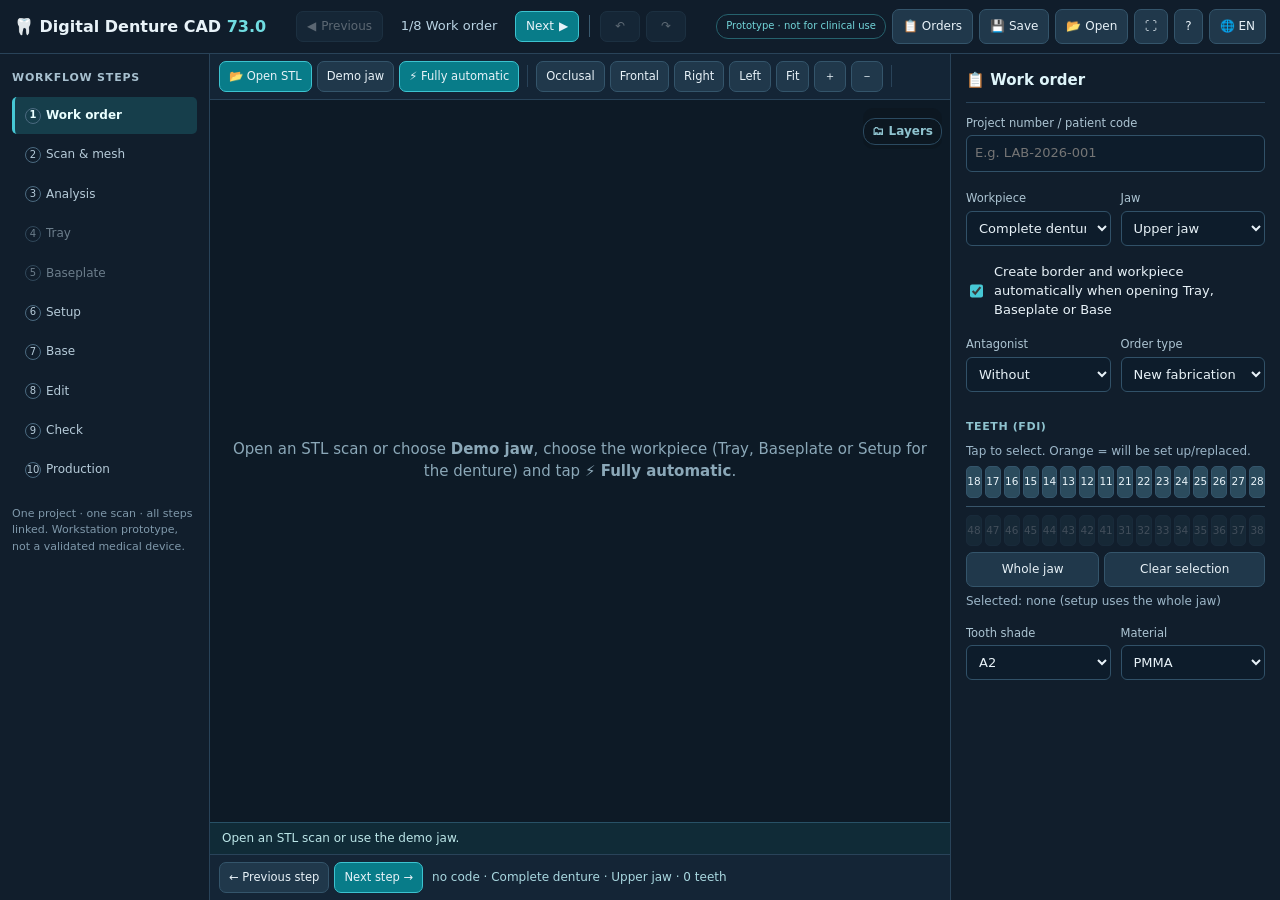
==== commit 0df14082: "v73: steg — omtrek, scanrand, beetwal boven de kap, prothese over de steg - Omtrek om de steg: veren" ====
--- a/index.html
+++ b/index.html
@@ -3,7 +3,7 @@
 <head>
 <meta charset="utf-8">
 <meta name="viewport" content="width=device-width,initial-scale=1,viewport-fit=cover">
-<title>Digital Denture CAD 72.0</title>
+<title>Digital Denture CAD 73.0</title>
 <link rel="icon" href="data:image/svg+xml,%3Csvg xmlns=%22http://www.w3.org/2000/svg%22 viewBox=%220 0 100 100%22%3E%3Ctext y=%22.9em%22 font-size=%2290%22%3E🦷%3C/text%3E%3C/svg%3E">
 <script>
 // v71: taal vooraf bepalen; bij een andere taal dan Nederlands de pagina even verbergen tot de vertaling staat (geen flits)
@@ -23,11 +23,11 @@
   setTimeout(function () { if (!window.ddcad) show(T('het programma is na 15 seconden nog niet gestart (oude bestanden in de cache of geen verbinding).', 'the program has not started after 15 seconds (old files in the cache or no connection).', 'das Programm ist nach 15 Sekunden noch nicht gestartet (alte Dateien im Cache oder keine Verbindung).')); }, 15000);
 })();
 </script>
-<script type="importmap">{ "imports": { "three": "./vendor/three.module.js?v=72.0", "./js/aes.js": "./js/aes.js?v=72.0", "./js/analysis.js": "./js/analysis.js?v=72.0", "./js/anatomy.js": "./js/anatomy.js?v=72.0", "./js/arrange.js": "./js/arrange.js?v=72.0", "./js/articulator.js": "./js/articulator.js?v=72.0", "./js/border.js": "./js/border.js?v=72.0", "./js/bvh.js": "./js/bvh.js?v=72.0", "./js/construct.js": "./js/construct.js?v=72.0", "./js/contacts.js": "./js/contacts.js?v=72.0", "./js/contour-edit.js": "./js/contour-edit.js?v=72.0", "./js/contour.js": "./js/contour.js?v=72.0", "./js/crowns.js": "./js/crowns.js?v=72.0", "./js/csg.js": "./js/csg.js?v=72.0", "./js/decimate.js": "./js/decimate.js?v=72.0", "./js/demo-dentate.js": "./js/demo-dentate.js?v=72.0", "./js/demo.js": "./js/demo.js?v=72.0", "./js/grind.js": "./js/grind.js?v=72.0", "./js/handoff.js": "./js/handoff.js?v=72.0", "./js/i18n-data.js": "./js/i18n-data.js?v=72.0", "./js/i18n.js": "./js/i18n.js?v=72.0", "./js/intaglio.js": "./js/intaglio.js?v=72.0", "./js/isosheet.js": "./js/isosheet.js?v=72.0", "./js/library.js": "./js/library.js?v=72.0", "./js/main.js": "./js/main.js?v=72.0", "./js/mesh.js": "./js/mesh.js?v=72.0", "./js/meshcheck.js": "./js/meshcheck.js?v=72.0", "./js/off.js": "./js/off.js?v=72.0", "./js/offset.js": "./js/offset.js?v=72.0", "./js/orders-ui.js": "./js/orders-ui.js?v=72.0", "./js/orders.js": "./js/orders.js?v=72.0", "./js/parts.js": "./js/parts.js?v=72.0", "./js/prep.js": "./js/prep.js?v=72.0", "./js/preview.js": "./js/preview.js?v=72.0", "./js/scan-edit.js": "./js/scan-edit.js?v=72.0", "./js/sculpt.js": "./js/sculpt.js?v=72.0", "./js/setup-tools.js": "./js/setup-tools.js?v=72.0", "./js/setup.js": "./js/setup.js?v=72.0", "./js/shell.js": "./js/shell.js?v=72.0", "./js/steps/contour-tools.js": "./js/steps/contour-tools.js?v=72.0", "./js/steps/handle-tools.js": "./js/steps/handle-tools.js?v=72.0", "./js/steps/scan-tools.js": "./js/steps/scan-tools.js?v=72.0", "./js/stl.js": "./js/stl.js?v=72.0", "./js/teeth.js": "./js/teeth.js?v=72.0", "./js/trim.js": "./js/trim.js?v=72.0", "./js/unzip.js": "./js/unzip.js?v=72.0", "./js/version.js": "./js/version.js?v=72.0", "./js/viewer.js": "./js/viewer.js?v=72.0", "./js/wax.js": "./js/wax.js?v=72.0", "./js/zip.js": "./js/zip.js?v=72.0", "./vendor/Line2.js": "./vendor/Line2.js?v=72.0", "./vendor/LineGeometry.js": "./vendor/LineGeometry.js?v=72.0", "./vendor/LineMaterial.js": "./vendor/LineMaterial.js?v=72.0", "./vendor/LineSegments2.js": "./vendor/LineSegments2.js?v=72.0", "./vendor/LineSegmentsGeometry.js": "./vendor/LineSegmentsGeometry.js?v=72.0", "./vendor/OrbitControls.js": "./vendor/OrbitControls.js?v=72.0", "./vendor/TransformControls.js": "./vendor/TransformControls.js?v=72.0", "./vendor/manifold.js": "./vendor/manifold.js?v=72.0", "./vendor/three-mesh-bvh.module.js": "./vendor/three-mesh-bvh.module.js?v=72.0", "./vendor/three.core.js": "./vendor/three.core.js?v=72.0", "./vendor/three.module.js": "./vendor/three.module.js?v=72.0" } }</script>
+<script type="importmap">{ "imports": { "three": "./vendor/three.module.js?v=73.0", "./js/aes.js": "./js/aes.js?v=73.0", "./js/analysis.js": "./js/analysis.js?v=73.0", "./js/anatomy.js": "./js/anatomy.js?v=73.0", "./js/arrange.js": "./js/arrange.js?v=73.0", "./js/articulator.js": "./js/articulator.js?v=73.0", "./js/border.js": "./js/border.js?v=73.0", "./js/bvh.js": "./js/bvh.js?v=73.0", "./js/construct.js": "./js/construct.js?v=73.0", "./js/contacts.js": "./js/contacts.js?v=73.0", "./js/contour-edit.js": "./js/contour-edit.js?v=73.0", "./js/contour.js": "./js/contour.js?v=73.0", "./js/crowns.js": "./js/crowns.js?v=73.0", "./js/csg.js": "./js/csg.js?v=73.0", "./js/decimate.js": "./js/decimate.js?v=73.0", "./js/demo-dentate.js": "./js/demo-dentate.js?v=73.0", "./js/demo.js": "./js/demo.js?v=73.0", "./js/grind.js": "./js/grind.js?v=73.0", "./js/handoff.js": "./js/handoff.js?v=73.0", "./js/i18n-data.js": "./js/i18n-data.js?v=73.0", "./js/i18n.js": "./js/i18n.js?v=73.0", "./js/intaglio.js": "./js/intaglio.js?v=73.0", "./js/isosheet.js": "./js/isosheet.js?v=73.0", "./js/library.js": "./js/library.js?v=73.0", "./js/main.js": "./js/main.js?v=73.0", "./js/mesh.js": "./js/mesh.js?v=73.0", "./js/meshcheck.js": "./js/meshcheck.js?v=73.0", "./js/off.js": "./js/off.js?v=73.0", "./js/offset.js": "./js/offset.js?v=73.0", "./js/orders-ui.js": "./js/orders-ui.js?v=73.0", "./js/orders.js": "./js/orders.js?v=73.0", "./js/parts.js": "./js/parts.js?v=73.0", "./js/prep.js": "./js/prep.js?v=73.0", "./js/preview.js": "./js/preview.js?v=73.0", "./js/scan-edit.js": "./js/scan-edit.js?v=73.0", "./js/sculpt.js": "./js/sculpt.js?v=73.0", "./js/setup-tools.js": "./js/setup-tools.js?v=73.0", "./js/setup.js": "./js/setup.js?v=73.0", "./js/shell.js": "./js/shell.js?v=73.0", "./js/steps/contour-tools.js": "./js/steps/contour-tools.js?v=73.0", "./js/steps/handle-tools.js": "./js/steps/handle-tools.js?v=73.0", "./js/steps/scan-tools.js": "./js/steps/scan-tools.js?v=73.0", "./js/stl.js": "./js/stl.js?v=73.0", "./js/teeth.js": "./js/teeth.js?v=73.0", "./js/trim.js": "./js/trim.js?v=73.0", "./js/unzip.js": "./js/unzip.js?v=73.0", "./js/version.js": "./js/version.js?v=73.0", "./js/viewer.js": "./js/viewer.js?v=73.0", "./js/wax.js": "./js/wax.js?v=73.0", "./js/zip.js": "./js/zip.js?v=73.0", "./vendor/Line2.js": "./vendor/Line2.js?v=73.0", "./vendor/LineGeometry.js": "./vendor/LineGeometry.js?v=73.0", "./vendor/LineMaterial.js": "./vendor/LineMaterial.js?v=73.0", "./vendor/LineSegments2.js": "./vendor/LineSegments2.js?v=73.0", "./vendor/LineSegmentsGeometry.js": "./vendor/LineSegmentsGeometry.js?v=73.0", "./vendor/OrbitControls.js": "./vendor/OrbitControls.js?v=73.0", "./vendor/TransformControls.js": "./vendor/TransformControls.js?v=73.0", "./vendor/manifold.js": "./vendor/manifold.js?v=73.0", "./vendor/three-mesh-bvh.module.js": "./vendor/three-mesh-bvh.module.js?v=73.0", "./vendor/three.core.js": "./vendor/three.core.js?v=73.0", "./vendor/three.module.js": "./vendor/three.module.js?v=73.0" } }</script>
 </head>
 <body>
 <header>
-  <div class="brand">🦷 Digital Denture CAD <span>72.0</span></div>
+  <div class="brand">🦷 Digital Denture CAD <span>73.0</span></div>
   <nav class="stepnav" aria-label="Stappen">
     <button id="hdrPrev" title="Vorige stap">◀<span class="lbl"> Vorige</span></button>
     <span id="hdrStep" class="hdrstep"></span>
@@ -301,6 +301,7 @@
       </div>
       <label class="check"><input type="checkbox" id="rimRule" checked data-persist> Volgens de regels: wal op de toekomstige tandpositie (kamlijn) en hoogte volgens de plooiregel (BK 22/18 mm, OK 18 mm / ⅔ pad)</label>
       <div class="field"><label for="rimHeight">Walhoogte boven kam (mm, zonder regels)</label><input id="rimHeight" type="number" min="4" max="22" step=".5" value="10" data-persist></div>
+      <div class="field part-field hide"><label for="rimOverCap" title="De beetwal blijft minstens zoveel boven de kap over de steg. Komt de kap hoger, dan gaat de hele wal evenveel omhoog (het occlusievlak blijft evenwijdig).">Wal boven de kap over de steg (mm)</label><input id="rimOverCap" type="number" min="0" max="8" step=".5" value="2" data-persist></div>
       </div>
       <label class="check"><input type="checkbox" id="beetHandle" data-persist> Handvat</label>
       <div class="actions"><button id="beetHandleEdit" aria-pressed="false">✋ Handvat vormen</button></div>
@@ -518,6 +519,6 @@
 
 <div id="toast" role="alert" class="hide"></div>
 <noscript><p style="padding:20px">Deze toepassing vereist JavaScript.</p></noscript>
-<script type="module" src="js/main.js?v=72.0"></script>
+<script type="module" src="js/main.js?v=73.0"></script>
 </body>
 </html>
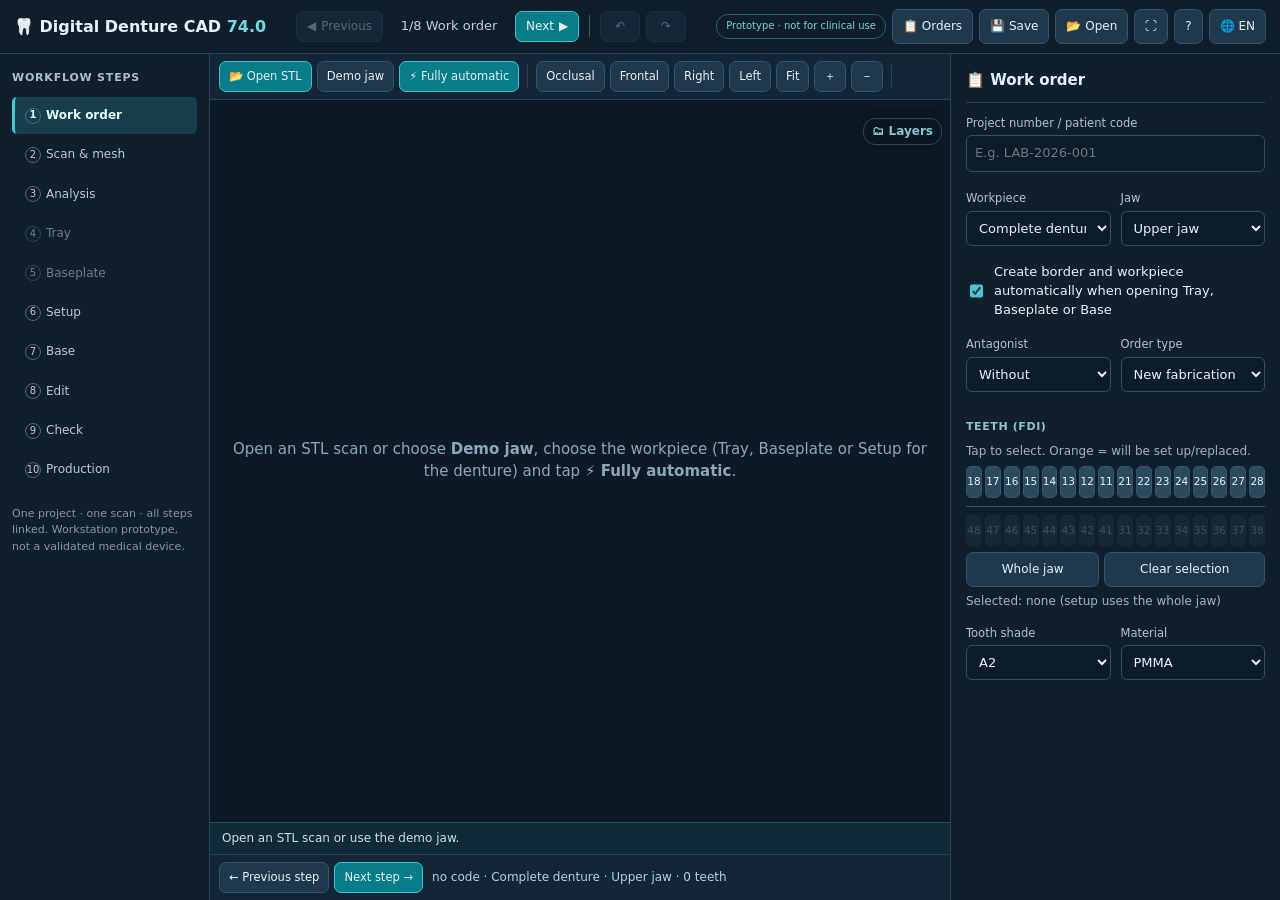
==== commit 399e30c6: "v74: anatomisch tandvlees — festoenen, papillen, wortelreliëf, vloeiende flens Het tandvlees van de " ====
--- a/index.html
+++ b/index.html
@@ -3,7 +3,7 @@
 <head>
 <meta charset="utf-8">
 <meta name="viewport" content="width=device-width,initial-scale=1,viewport-fit=cover">
-<title>Digital Denture CAD 73.0</title>
+<title>Digital Denture CAD 74.0</title>
 <link rel="icon" href="data:image/svg+xml,%3Csvg xmlns=%22http://www.w3.org/2000/svg%22 viewBox=%220 0 100 100%22%3E%3Ctext y=%22.9em%22 font-size=%2290%22%3E🦷%3C/text%3E%3C/svg%3E">
 <script>
 // v71: taal vooraf bepalen; bij een andere taal dan Nederlands de pagina even verbergen tot de vertaling staat (geen flits)
@@ -23,11 +23,11 @@
   setTimeout(function () { if (!window.ddcad) show(T('het programma is na 15 seconden nog niet gestart (oude bestanden in de cache of geen verbinding).', 'the program has not started after 15 seconds (old files in the cache or no connection).', 'das Programm ist nach 15 Sekunden noch nicht gestartet (alte Dateien im Cache oder keine Verbindung).')); }, 15000);
 })();
 </script>
-<script type="importmap">{ "imports": { "three": "./vendor/three.module.js?v=73.0", "./js/aes.js": "./js/aes.js?v=73.0", "./js/analysis.js": "./js/analysis.js?v=73.0", "./js/anatomy.js": "./js/anatomy.js?v=73.0", "./js/arrange.js": "./js/arrange.js?v=73.0", "./js/articulator.js": "./js/articulator.js?v=73.0", "./js/border.js": "./js/border.js?v=73.0", "./js/bvh.js": "./js/bvh.js?v=73.0", "./js/construct.js": "./js/construct.js?v=73.0", "./js/contacts.js": "./js/contacts.js?v=73.0", "./js/contour-edit.js": "./js/contour-edit.js?v=73.0", "./js/contour.js": "./js/contour.js?v=73.0", "./js/crowns.js": "./js/crowns.js?v=73.0", "./js/csg.js": "./js/csg.js?v=73.0", "./js/decimate.js": "./js/decimate.js?v=73.0", "./js/demo-dentate.js": "./js/demo-dentate.js?v=73.0", "./js/demo.js": "./js/demo.js?v=73.0", "./js/grind.js": "./js/grind.js?v=73.0", "./js/handoff.js": "./js/handoff.js?v=73.0", "./js/i18n-data.js": "./js/i18n-data.js?v=73.0", "./js/i18n.js": "./js/i18n.js?v=73.0", "./js/intaglio.js": "./js/intaglio.js?v=73.0", "./js/isosheet.js": "./js/isosheet.js?v=73.0", "./js/library.js": "./js/library.js?v=73.0", "./js/main.js": "./js/main.js?v=73.0", "./js/mesh.js": "./js/mesh.js?v=73.0", "./js/meshcheck.js": "./js/meshcheck.js?v=73.0", "./js/off.js": "./js/off.js?v=73.0", "./js/offset.js": "./js/offset.js?v=73.0", "./js/orders-ui.js": "./js/orders-ui.js?v=73.0", "./js/orders.js": "./js/orders.js?v=73.0", "./js/parts.js": "./js/parts.js?v=73.0", "./js/prep.js": "./js/prep.js?v=73.0", "./js/preview.js": "./js/preview.js?v=73.0", "./js/scan-edit.js": "./js/scan-edit.js?v=73.0", "./js/sculpt.js": "./js/sculpt.js?v=73.0", "./js/setup-tools.js": "./js/setup-tools.js?v=73.0", "./js/setup.js": "./js/setup.js?v=73.0", "./js/shell.js": "./js/shell.js?v=73.0", "./js/steps/contour-tools.js": "./js/steps/contour-tools.js?v=73.0", "./js/steps/handle-tools.js": "./js/steps/handle-tools.js?v=73.0", "./js/steps/scan-tools.js": "./js/steps/scan-tools.js?v=73.0", "./js/stl.js": "./js/stl.js?v=73.0", "./js/teeth.js": "./js/teeth.js?v=73.0", "./js/trim.js": "./js/trim.js?v=73.0", "./js/unzip.js": "./js/unzip.js?v=73.0", "./js/version.js": "./js/version.js?v=73.0", "./js/viewer.js": "./js/viewer.js?v=73.0", "./js/wax.js": "./js/wax.js?v=73.0", "./js/zip.js": "./js/zip.js?v=73.0", "./vendor/Line2.js": "./vendor/Line2.js?v=73.0", "./vendor/LineGeometry.js": "./vendor/LineGeometry.js?v=73.0", "./vendor/LineMaterial.js": "./vendor/LineMaterial.js?v=73.0", "./vendor/LineSegments2.js": "./vendor/LineSegments2.js?v=73.0", "./vendor/LineSegmentsGeometry.js": "./vendor/LineSegmentsGeometry.js?v=73.0", "./vendor/OrbitControls.js": "./vendor/OrbitControls.js?v=73.0", "./vendor/TransformControls.js": "./vendor/TransformControls.js?v=73.0", "./vendor/manifold.js": "./vendor/manifold.js?v=73.0", "./vendor/three-mesh-bvh.module.js": "./vendor/three-mesh-bvh.module.js?v=73.0", "./vendor/three.core.js": "./vendor/three.core.js?v=73.0", "./vendor/three.module.js": "./vendor/three.module.js?v=73.0" } }</script>
+<script type="importmap">{ "imports": { "three": "./vendor/three.module.js?v=74.0", "./js/aes.js": "./js/aes.js?v=74.0", "./js/analysis.js": "./js/analysis.js?v=74.0", "./js/anatomy.js": "./js/anatomy.js?v=74.0", "./js/arrange.js": "./js/arrange.js?v=74.0", "./js/articulator.js": "./js/articulator.js?v=74.0", "./js/border.js": "./js/border.js?v=74.0", "./js/bvh.js": "./js/bvh.js?v=74.0", "./js/construct.js": "./js/construct.js?v=74.0", "./js/contacts.js": "./js/contacts.js?v=74.0", "./js/contour-edit.js": "./js/contour-edit.js?v=74.0", "./js/contour.js": "./js/contour.js?v=74.0", "./js/crowns.js": "./js/crowns.js?v=74.0", "./js/csg.js": "./js/csg.js?v=74.0", "./js/decimate.js": "./js/decimate.js?v=74.0", "./js/demo-dentate.js": "./js/demo-dentate.js?v=74.0", "./js/demo.js": "./js/demo.js?v=74.0", "./js/gingiva.js": "./js/gingiva.js?v=74.0", "./js/grind.js": "./js/grind.js?v=74.0", "./js/handoff.js": "./js/handoff.js?v=74.0", "./js/i18n-data.js": "./js/i18n-data.js?v=74.0", "./js/i18n.js": "./js/i18n.js?v=74.0", "./js/intaglio.js": "./js/intaglio.js?v=74.0", "./js/isofield.js": "./js/isofield.js?v=74.0", "./js/isosheet.js": "./js/isosheet.js?v=74.0", "./js/library.js": "./js/library.js?v=74.0", "./js/main.js": "./js/main.js?v=74.0", "./js/mesh.js": "./js/mesh.js?v=74.0", "./js/meshcheck.js": "./js/meshcheck.js?v=74.0", "./js/off.js": "./js/off.js?v=74.0", "./js/offset.js": "./js/offset.js?v=74.0", "./js/orders-ui.js": "./js/orders-ui.js?v=74.0", "./js/orders.js": "./js/orders.js?v=74.0", "./js/parts.js": "./js/parts.js?v=74.0", "./js/prep.js": "./js/prep.js?v=74.0", "./js/preview.js": "./js/preview.js?v=74.0", "./js/scan-edit.js": "./js/scan-edit.js?v=74.0", "./js/sculpt.js": "./js/sculpt.js?v=74.0", "./js/setup-tools.js": "./js/setup-tools.js?v=74.0", "./js/setup.js": "./js/setup.js?v=74.0", "./js/shell.js": "./js/shell.js?v=74.0", "./js/steps/contour-tools.js": "./js/steps/contour-tools.js?v=74.0", "./js/steps/handle-tools.js": "./js/steps/handle-tools.js?v=74.0", "./js/steps/scan-tools.js": "./js/steps/scan-tools.js?v=74.0", "./js/stl.js": "./js/stl.js?v=74.0", "./js/teeth.js": "./js/teeth.js?v=74.0", "./js/trim.js": "./js/trim.js?v=74.0", "./js/unzip.js": "./js/unzip.js?v=74.0", "./js/version.js": "./js/version.js?v=74.0", "./js/viewer.js": "./js/viewer.js?v=74.0", "./js/wax.js": "./js/wax.js?v=74.0", "./js/zip.js": "./js/zip.js?v=74.0", "./vendor/Line2.js": "./vendor/Line2.js?v=74.0", "./vendor/LineGeometry.js": "./vendor/LineGeometry.js?v=74.0", "./vendor/LineMaterial.js": "./vendor/LineMaterial.js?v=74.0", "./vendor/LineSegments2.js": "./vendor/LineSegments2.js?v=74.0", "./vendor/LineSegmentsGeometry.js": "./vendor/LineSegmentsGeometry.js?v=74.0", "./vendor/OrbitControls.js": "./vendor/OrbitControls.js?v=74.0", "./vendor/TransformControls.js": "./vendor/TransformControls.js?v=74.0", "./vendor/manifold.js": "./vendor/manifold.js?v=74.0", "./vendor/three-mesh-bvh.module.js": "./vendor/three-mesh-bvh.module.js?v=74.0", "./vendor/three.core.js": "./vendor/three.core.js?v=74.0", "./vendor/three.module.js": "./vendor/three.module.js?v=74.0" } }</script>
 </head>
 <body>
 <header>
-  <div class="brand">🦷 Digital Denture CAD <span>73.0</span></div>
+  <div class="brand">🦷 Digital Denture CAD <span>74.0</span></div>
   <nav class="stepnav" aria-label="Stappen">
     <button id="hdrPrev" title="Vorige stap">◀<span class="lbl"> Vorige</span></button>
     <span id="hdrStep" class="hdrstep"></span>
@@ -421,11 +421,13 @@
         <div class="field"><label for="basisWall">Basisdikte (mm)</label><input id="basisWall" type="number" min="1.5" max="6" step=".1" value="2.2" data-persist></div>
         <div class="field"><label for="basisGap">Afstand tot scan (mm)</label><input id="basisGap" type="number" min="0" max="1" step=".05" value="0" data-persist></div>
       </div>
-      <label class="check"><input type="checkbox" id="gingivaOn" checked data-persist> Gingivaband tot de halslijn (vereist opstelling)</label>
-      <div class="grid2">
+      <label class="check"><input type="checkbox" id="gingivaOn" checked data-persist> Tandvlees tot de halslijn (vereist opstelling)</label>
+      <div class="field"><label for="gingivaStyle">Tandvleesvorm</label><select id="gingivaStyle" data-persist><option value="anatomic">Anatomisch: festoenen, papillen, wortelreliëf (v74)</option><option value="band">Band (vorige versie)</option></select></div>
+      <div class="grid2">
+        <div class="field"><label for="gingivaOver">Over de hals (mm)</label><input id="gingivaOver" type="number" min="0" max="3" step=".25" value="1" data-persist></div>
+        <div class="field"><label for="gingivaPapilla">Papillen (%)</label><input id="gingivaPapilla" type="number" min="0" max="160" step="10" value="100" data-persist></div>
+        <div class="field"><label for="gingivaJuga">Wortelreliëf (%)</label><input id="gingivaJuga" type="number" min="0" max="200" step="10" value="100" data-persist></div>
         <div class="field"><label for="gingivaWidth">Bandbreedte (mm)</label><input id="gingivaWidth" type="number" min="5" max="16" step=".5" value="10" data-persist></div>
-        <div class="field"><label for="gingivaOver">Over de hals (mm)</label><input id="gingivaOver" type="number" min="0" max="3" step=".25" value="1" data-persist></div>
-        <div class="field"><label for="gingivaJuga">Wortelreliëf (%)</label><input id="gingivaJuga" type="number" min="0" max="200" step="10" value="100" data-persist></div>
       </div>
       <div class="field"><label for="coupling">Verbinding tanden – basis</label><select id="coupling" data-persist><option value="monoblock">Monoblock (één geheel)</option><option value="socket">Uitsparingen (sockets) voor losse tanden</option></select></div>
       <div class="field"><label for="socketGap">Socketspeling (mm)</label><input id="socketGap" type="number" min="0" max="0.5" step=".02" value="0.08" data-persist></div>
@@ -519,6 +521,6 @@
 
 <div id="toast" role="alert" class="hide"></div>
 <noscript><p style="padding:20px">Deze toepassing vereist JavaScript.</p></noscript>
-<script type="module" src="js/main.js?v=73.0"></script>
+<script type="module" src="js/main.js?v=74.0"></script>
 </body>
 </html>
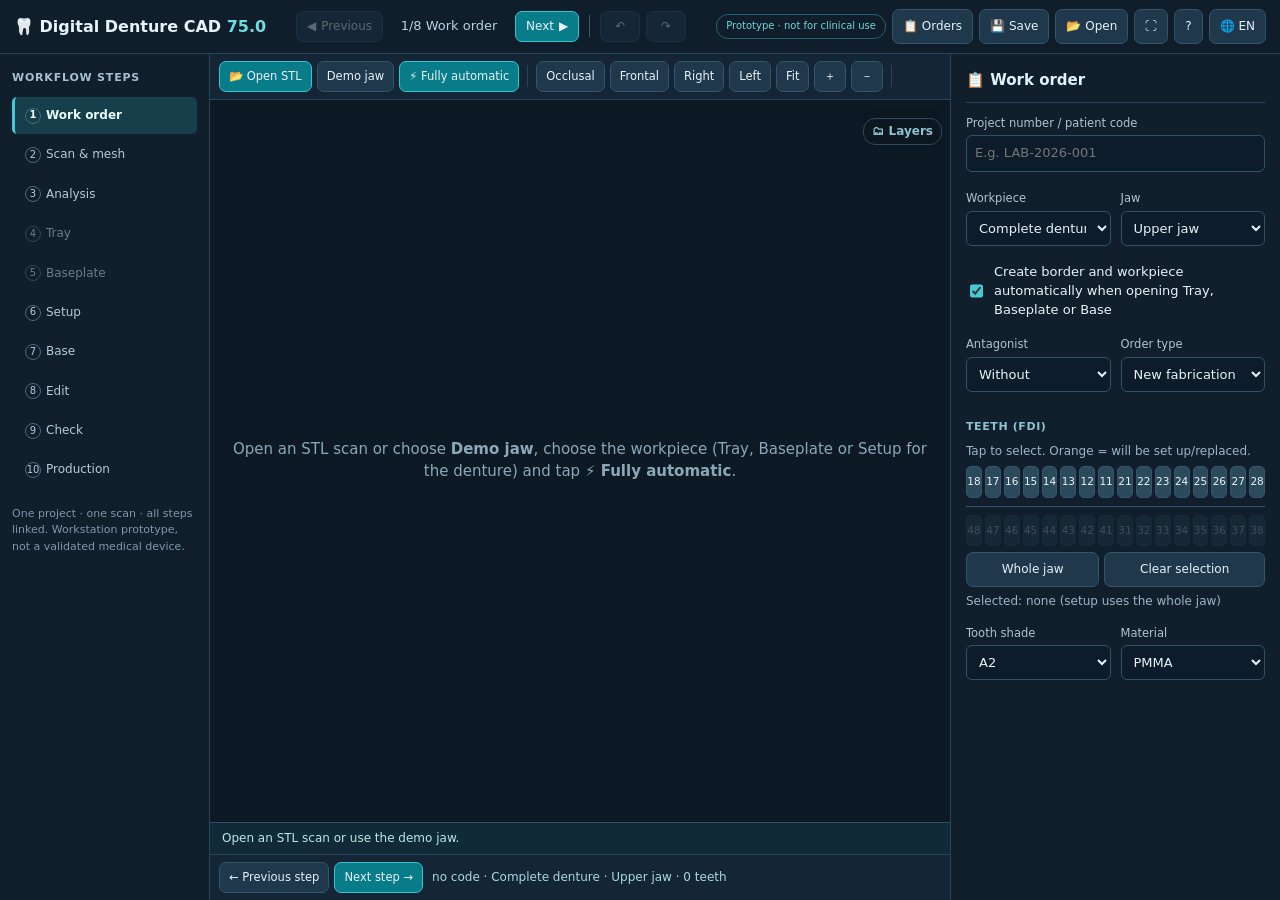
==== commit 1c74387a: "v75: gladde, afgeronde kap over de steg De kap over de steg (lepel, beetplaat) is nu het iso-oppervl" ====
--- a/index.html
+++ b/index.html
@@ -3,7 +3,7 @@
 <head>
 <meta charset="utf-8">
 <meta name="viewport" content="width=device-width,initial-scale=1,viewport-fit=cover">
-<title>Digital Denture CAD 74.0</title>
+<title>Digital Denture CAD 75.0</title>
 <link rel="icon" href="data:image/svg+xml,%3Csvg xmlns=%22http://www.w3.org/2000/svg%22 viewBox=%220 0 100 100%22%3E%3Ctext y=%22.9em%22 font-size=%2290%22%3E🦷%3C/text%3E%3C/svg%3E">
 <script>
 // v71: taal vooraf bepalen; bij een andere taal dan Nederlands de pagina even verbergen tot de vertaling staat (geen flits)
@@ -23,11 +23,11 @@
   setTimeout(function () { if (!window.ddcad) show(T('het programma is na 15 seconden nog niet gestart (oude bestanden in de cache of geen verbinding).', 'the program has not started after 15 seconds (old files in the cache or no connection).', 'das Programm ist nach 15 Sekunden noch nicht gestartet (alte Dateien im Cache oder keine Verbindung).')); }, 15000);
 })();
 </script>
-<script type="importmap">{ "imports": { "three": "./vendor/three.module.js?v=74.0", "./js/aes.js": "./js/aes.js?v=74.0", "./js/analysis.js": "./js/analysis.js?v=74.0", "./js/anatomy.js": "./js/anatomy.js?v=74.0", "./js/arrange.js": "./js/arrange.js?v=74.0", "./js/articulator.js": "./js/articulator.js?v=74.0", "./js/border.js": "./js/border.js?v=74.0", "./js/bvh.js": "./js/bvh.js?v=74.0", "./js/construct.js": "./js/construct.js?v=74.0", "./js/contacts.js": "./js/contacts.js?v=74.0", "./js/contour-edit.js": "./js/contour-edit.js?v=74.0", "./js/contour.js": "./js/contour.js?v=74.0", "./js/crowns.js": "./js/crowns.js?v=74.0", "./js/csg.js": "./js/csg.js?v=74.0", "./js/decimate.js": "./js/decimate.js?v=74.0", "./js/demo-dentate.js": "./js/demo-dentate.js?v=74.0", "./js/demo.js": "./js/demo.js?v=74.0", "./js/gingiva.js": "./js/gingiva.js?v=74.0", "./js/grind.js": "./js/grind.js?v=74.0", "./js/handoff.js": "./js/handoff.js?v=74.0", "./js/i18n-data.js": "./js/i18n-data.js?v=74.0", "./js/i18n.js": "./js/i18n.js?v=74.0", "./js/intaglio.js": "./js/intaglio.js?v=74.0", "./js/isofield.js": "./js/isofield.js?v=74.0", "./js/isosheet.js": "./js/isosheet.js?v=74.0", "./js/library.js": "./js/library.js?v=74.0", "./js/main.js": "./js/main.js?v=74.0", "./js/mesh.js": "./js/mesh.js?v=74.0", "./js/meshcheck.js": "./js/meshcheck.js?v=74.0", "./js/off.js": "./js/off.js?v=74.0", "./js/offset.js": "./js/offset.js?v=74.0", "./js/orders-ui.js": "./js/orders-ui.js?v=74.0", "./js/orders.js": "./js/orders.js?v=74.0", "./js/parts.js": "./js/parts.js?v=74.0", "./js/prep.js": "./js/prep.js?v=74.0", "./js/preview.js": "./js/preview.js?v=74.0", "./js/scan-edit.js": "./js/scan-edit.js?v=74.0", "./js/sculpt.js": "./js/sculpt.js?v=74.0", "./js/setup-tools.js": "./js/setup-tools.js?v=74.0", "./js/setup.js": "./js/setup.js?v=74.0", "./js/shell.js": "./js/shell.js?v=74.0", "./js/steps/contour-tools.js": "./js/steps/contour-tools.js?v=74.0", "./js/steps/handle-tools.js": "./js/steps/handle-tools.js?v=74.0", "./js/steps/scan-tools.js": "./js/steps/scan-tools.js?v=74.0", "./js/stl.js": "./js/stl.js?v=74.0", "./js/teeth.js": "./js/teeth.js?v=74.0", "./js/trim.js": "./js/trim.js?v=74.0", "./js/unzip.js": "./js/unzip.js?v=74.0", "./js/version.js": "./js/version.js?v=74.0", "./js/viewer.js": "./js/viewer.js?v=74.0", "./js/wax.js": "./js/wax.js?v=74.0", "./js/zip.js": "./js/zip.js?v=74.0", "./vendor/Line2.js": "./vendor/Line2.js?v=74.0", "./vendor/LineGeometry.js": "./vendor/LineGeometry.js?v=74.0", "./vendor/LineMaterial.js": "./vendor/LineMaterial.js?v=74.0", "./vendor/LineSegments2.js": "./vendor/LineSegments2.js?v=74.0", "./vendor/LineSegmentsGeometry.js": "./vendor/LineSegmentsGeometry.js?v=74.0", "./vendor/OrbitControls.js": "./vendor/OrbitControls.js?v=74.0", "./vendor/TransformControls.js": "./vendor/TransformControls.js?v=74.0", "./vendor/manifold.js": "./vendor/manifold.js?v=74.0", "./vendor/three-mesh-bvh.module.js": "./vendor/three-mesh-bvh.module.js?v=74.0", "./vendor/three.core.js": "./vendor/three.core.js?v=74.0", "./vendor/three.module.js": "./vendor/three.module.js?v=74.0" } }</script>
+<script type="importmap">{ "imports": { "three": "./vendor/three.module.js?v=75.0", "./js/aes.js": "./js/aes.js?v=75.0", "./js/analysis.js": "./js/analysis.js?v=75.0", "./js/anatomy.js": "./js/anatomy.js?v=75.0", "./js/arrange.js": "./js/arrange.js?v=75.0", "./js/articulator.js": "./js/articulator.js?v=75.0", "./js/border.js": "./js/border.js?v=75.0", "./js/bvh.js": "./js/bvh.js?v=75.0", "./js/capsmooth.js": "./js/capsmooth.js?v=75.0", "./js/construct.js": "./js/construct.js?v=75.0", "./js/contacts.js": "./js/contacts.js?v=75.0", "./js/contour-edit.js": "./js/contour-edit.js?v=75.0", "./js/contour.js": "./js/contour.js?v=75.0", "./js/crowns.js": "./js/crowns.js?v=75.0", "./js/csg.js": "./js/csg.js?v=75.0", "./js/decimate.js": "./js/decimate.js?v=75.0", "./js/demo-dentate.js": "./js/demo-dentate.js?v=75.0", "./js/demo.js": "./js/demo.js?v=75.0", "./js/gingiva.js": "./js/gingiva.js?v=75.0", "./js/grind.js": "./js/grind.js?v=75.0", "./js/handoff.js": "./js/handoff.js?v=75.0", "./js/i18n-data.js": "./js/i18n-data.js?v=75.0", "./js/i18n.js": "./js/i18n.js?v=75.0", "./js/intaglio.js": "./js/intaglio.js?v=75.0", "./js/isofield.js": "./js/isofield.js?v=75.0", "./js/isosheet.js": "./js/isosheet.js?v=75.0", "./js/library.js": "./js/library.js?v=75.0", "./js/main.js": "./js/main.js?v=75.0", "./js/mesh.js": "./js/mesh.js?v=75.0", "./js/meshcheck.js": "./js/meshcheck.js?v=75.0", "./js/off.js": "./js/off.js?v=75.0", "./js/offset.js": "./js/offset.js?v=75.0", "./js/orders-ui.js": "./js/orders-ui.js?v=75.0", "./js/orders.js": "./js/orders.js?v=75.0", "./js/parts.js": "./js/parts.js?v=75.0", "./js/prep.js": "./js/prep.js?v=75.0", "./js/preview.js": "./js/preview.js?v=75.0", "./js/scan-edit.js": "./js/scan-edit.js?v=75.0", "./js/sculpt.js": "./js/sculpt.js?v=75.0", "./js/setup-tools.js": "./js/setup-tools.js?v=75.0", "./js/setup.js": "./js/setup.js?v=75.0", "./js/shell.js": "./js/shell.js?v=75.0", "./js/steps/contour-tools.js": "./js/steps/contour-tools.js?v=75.0", "./js/steps/handle-tools.js": "./js/steps/handle-tools.js?v=75.0", "./js/steps/scan-tools.js": "./js/steps/scan-tools.js?v=75.0", "./js/stl.js": "./js/stl.js?v=75.0", "./js/teeth.js": "./js/teeth.js?v=75.0", "./js/trim.js": "./js/trim.js?v=75.0", "./js/unzip.js": "./js/unzip.js?v=75.0", "./js/version.js": "./js/version.js?v=75.0", "./js/viewer.js": "./js/viewer.js?v=75.0", "./js/wax.js": "./js/wax.js?v=75.0", "./js/zip.js": "./js/zip.js?v=75.0", "./vendor/Line2.js": "./vendor/Line2.js?v=75.0", "./vendor/LineGeometry.js": "./vendor/LineGeometry.js?v=75.0", "./vendor/LineMaterial.js": "./vendor/LineMaterial.js?v=75.0", "./vendor/LineSegments2.js": "./vendor/LineSegments2.js?v=75.0", "./vendor/LineSegmentsGeometry.js": "./vendor/LineSegmentsGeometry.js?v=75.0", "./vendor/OrbitControls.js": "./vendor/OrbitControls.js?v=75.0", "./vendor/TransformControls.js": "./vendor/TransformControls.js?v=75.0", "./vendor/manifold.js": "./vendor/manifold.js?v=75.0", "./vendor/three-mesh-bvh.module.js": "./vendor/three-mesh-bvh.module.js?v=75.0", "./vendor/three.core.js": "./vendor/three.core.js?v=75.0", "./vendor/three.module.js": "./vendor/three.module.js?v=75.0" } }</script>
 </head>
 <body>
 <header>
-  <div class="brand">🦷 Digital Denture CAD <span>74.0</span></div>
+  <div class="brand">🦷 Digital Denture CAD <span>75.0</span></div>
   <nav class="stepnav" aria-label="Stappen">
     <button id="hdrPrev" title="Vorige stap">◀<span class="lbl"> Vorige</span></button>
     <span id="hdrStep" class="hdrstep"></span>
@@ -521,6 +521,6 @@
 
 <div id="toast" role="alert" class="hide"></div>
 <noscript><p style="padding:20px">Deze toepassing vereist JavaScript.</p></noscript>
-<script type="module" src="js/main.js?v=74.0"></script>
+<script type="module" src="js/main.js?v=75.0"></script>
 </body>
 </html>
